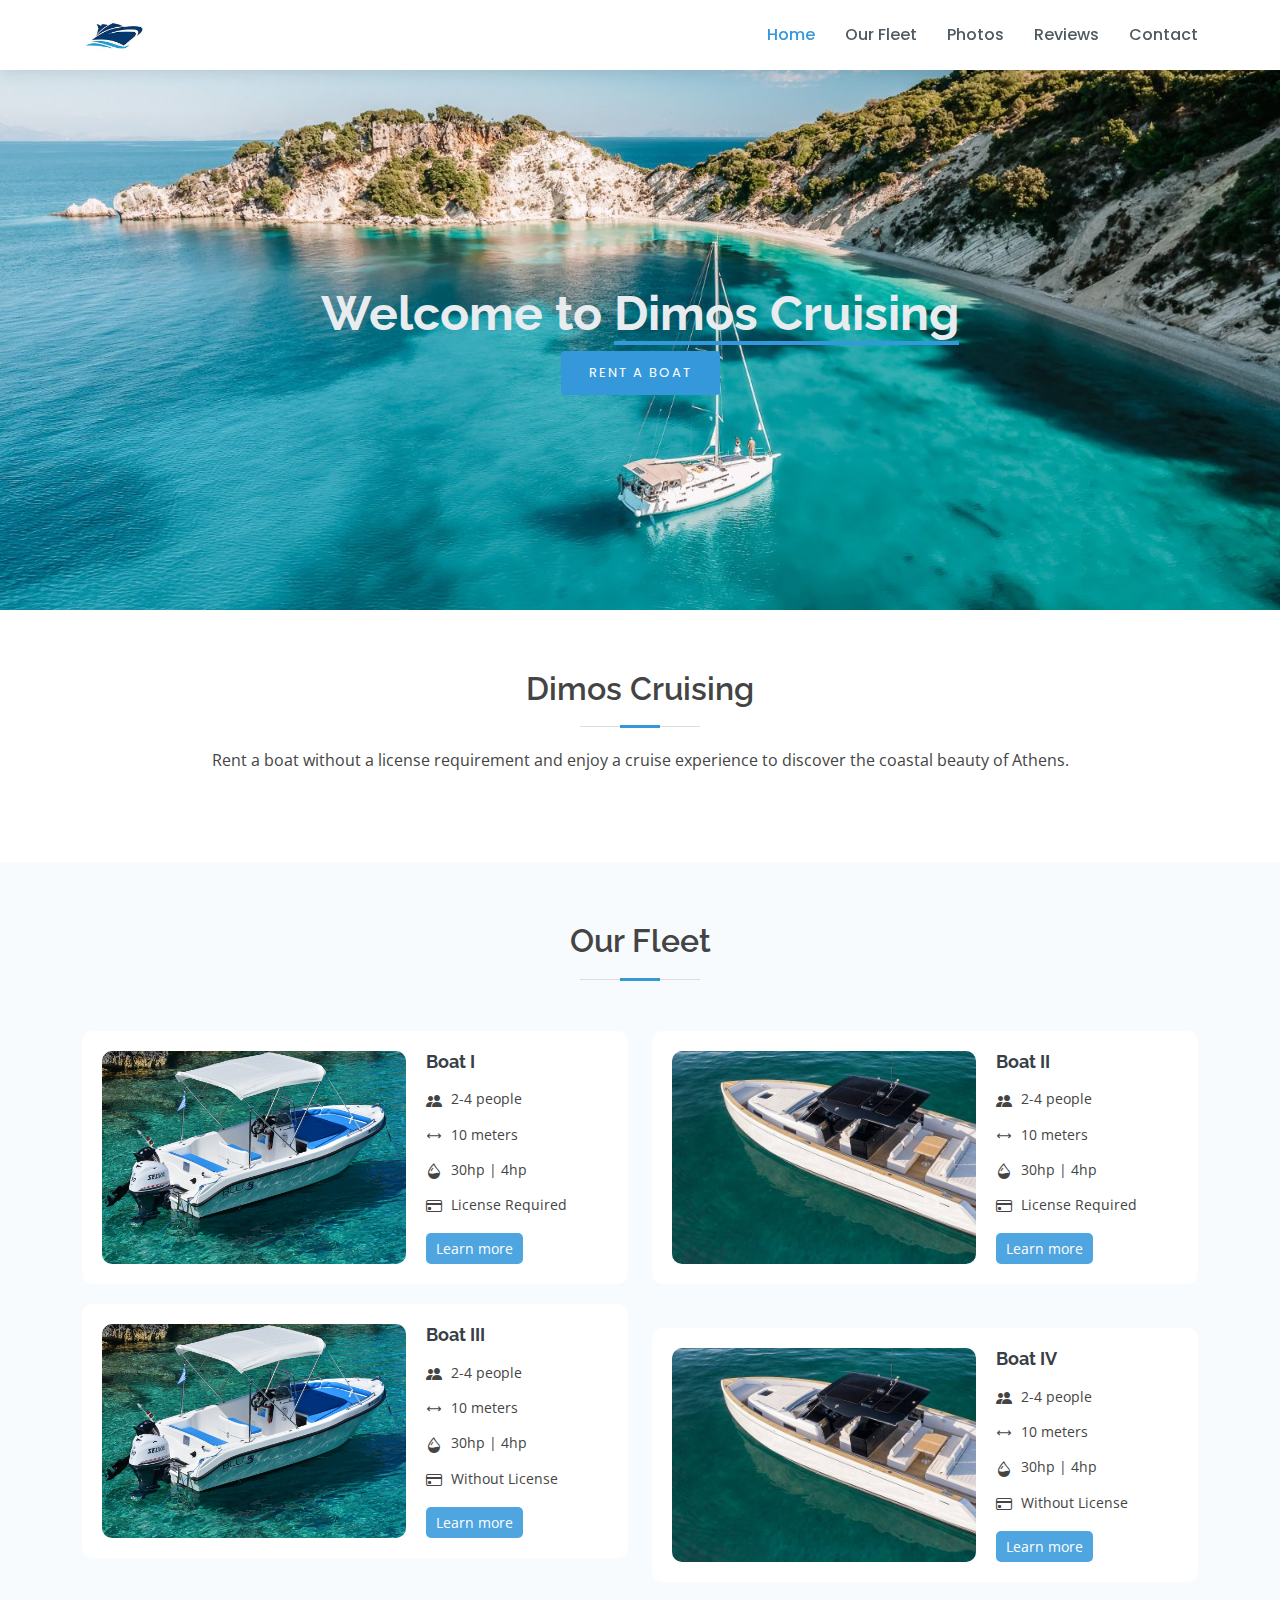
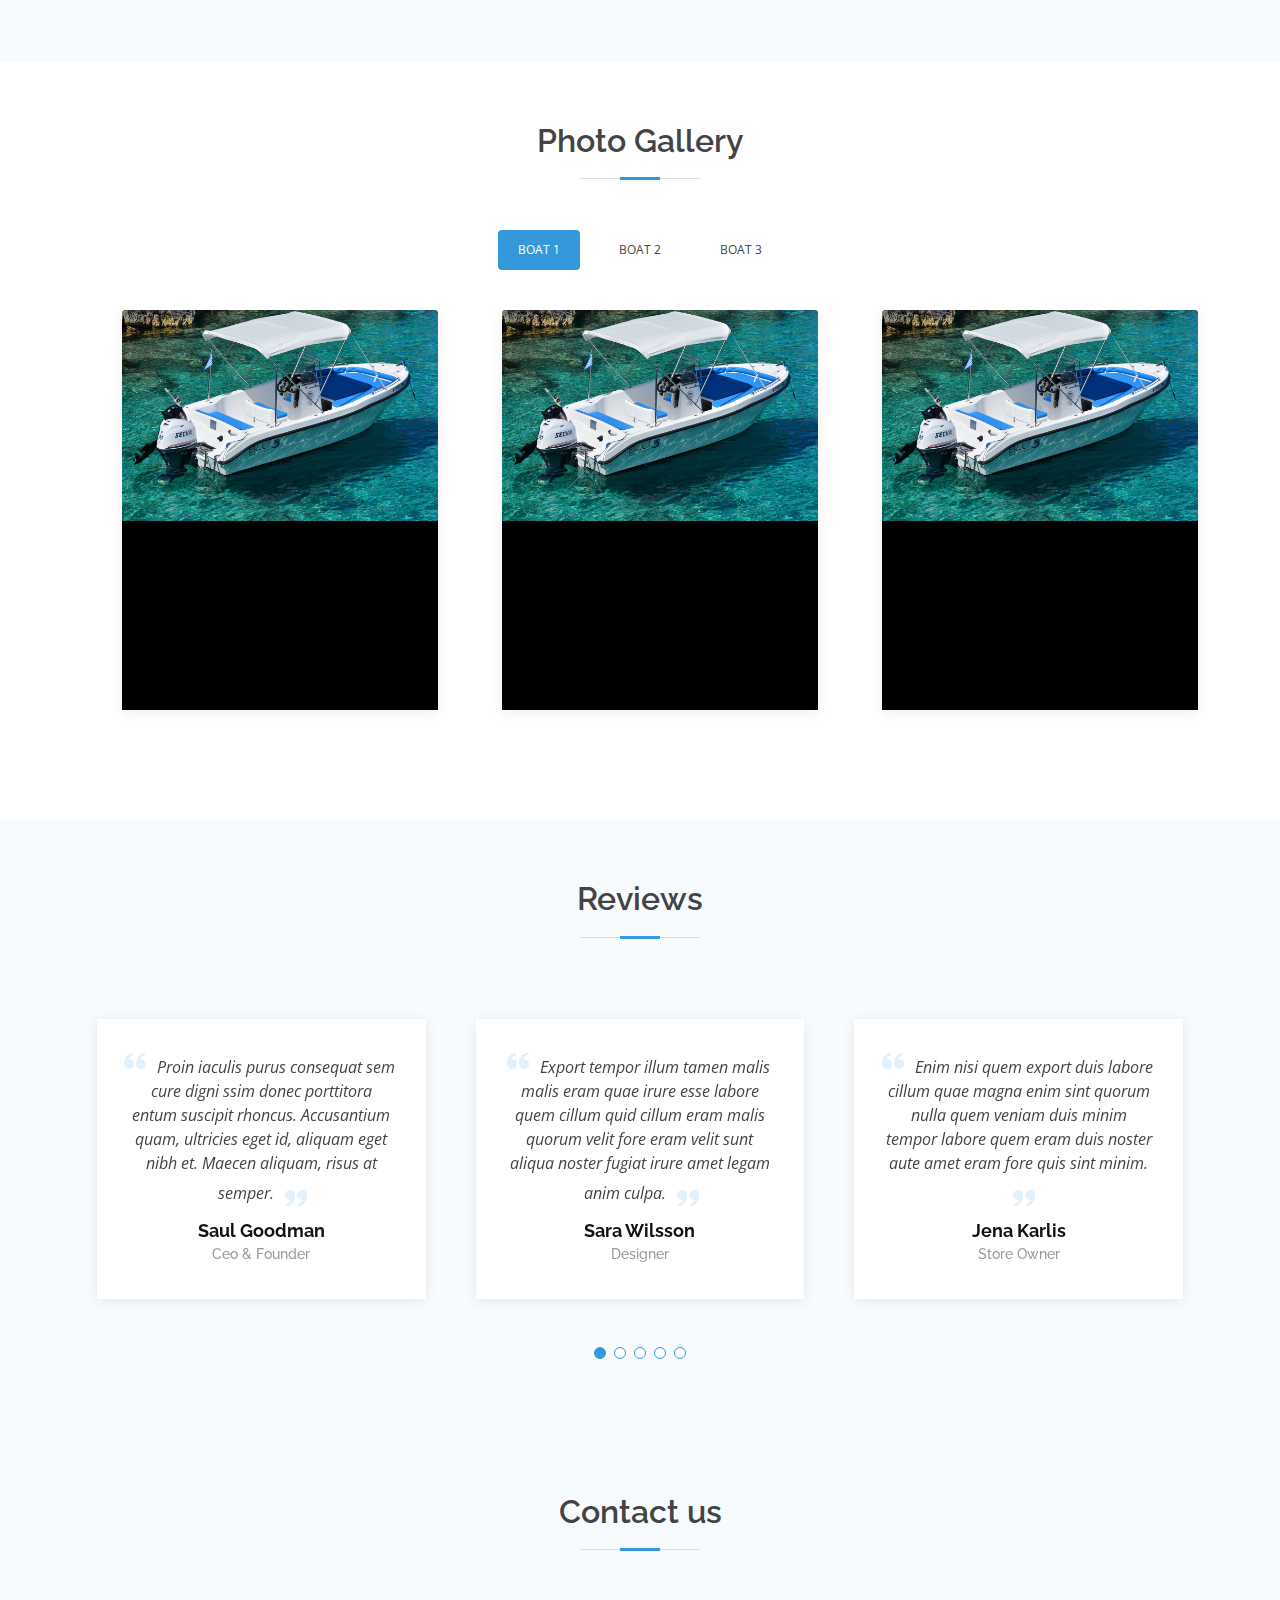
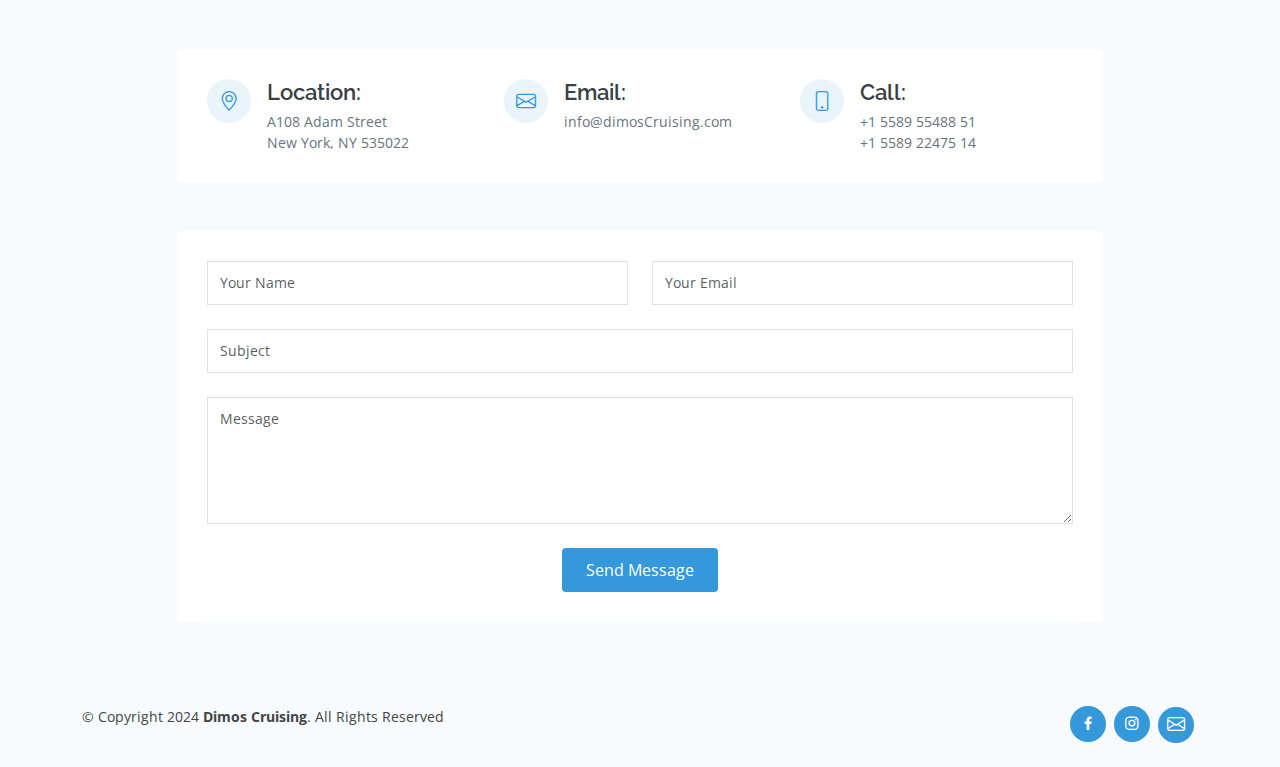
==== index.html @ 9d94c886 "changes" ====
<!DOCTYPE html>
<html lang="en">

<head>
  <meta charset="utf-8">
  <meta content="width=device-width, initial-scale=1.0" name="viewport">
  <meta content="" name="description">
  <meta content="" name="keywords">

  <!-- Favicons -->
  <link href="assets/img/favicon.png" rel="icon">
  <link href="assets/img/apple-touch-icon.png" rel="apple-touch-icon">

  <!-- Google Fonts -->
  <link href="https://fonts.googleapis.com/css?family=Open+Sans:300,300i,400,400i,600,600i,700,700i|Raleway:300,300i,400,400i,500,500i,600,600i,700,700i|Poppins:300,300i,400,400i,500,500i,600,600i,700,700i" rel="stylesheet">

  <!-- Vendor CSS Files -->
  <link href="assets/vendor/bootstrap/css/bootstrap.min.css" rel="stylesheet">
  <link href="assets/vendor/bootstrap-icons/bootstrap-icons.css" rel="stylesheet">
  <link href="assets/vendor/boxicons/css/boxicons.min.css" rel="stylesheet">
  <link href="assets/vendor/glightbox/css/glightbox.min.css" rel="stylesheet">
  <link href="assets/vendor/swiper/swiper-bundle.min.css" rel="stylesheet">

  <!-- Template Main CSS File -->
  <link href="assets/css/style.css" rel="stylesheet">
</head>

<body>

  <!-- ======= Header ======= -->
  <header id="header" class="fixed-top d-flex align-items-center">
    <div class="container d-flex align-items-center">

      <div class="logo me-auto">
        <h1><a href="index.html"></a></h1>
        <a href="index.html"><img src="assets/img/logo.jpeg" alt="" class="img-fluid"></a>
      </div>

      <nav id="navbar" class="navbar order-last order-lg-0">
        <ul>
          <li><a class="nav-link scrollto active" href="#hero">Home</a></li>
          <li><a class="nav-link scrollto" href="#services">Our Fleet</a></li>
          <li><a class="nav-link scrollto " href="#portfolio">Photos</a></li>
          <li><a class="nav-link scrollto" href="#testimonials">Reviews</a></li>
          <li><a class="nav-link scrollto" href="#contact">Contact</a></li>
        </ul>
        <i class="bi bi-list mobile-nav-toggle"></i>
      </nav><!-- .navbar -->

    </div>
  </header><!-- End Header -->

  <!-- ======= Hero Section ======= -->
  <section id="hero" class="d-flex flex-column justify-content-center align-items-center">
    <div class="container text-center text-md-left">
      <h1>Welcome to <span>Dimos Cruising</span></h1>
      <a href="#what-we-do" class="btn-get-started scrollto">Rent a Boat</a>
    </div>
  </section><!-- End Hero -->

  <main id="main">

    <!-- ======= What We Do Section ======= -->
    <section id="what-we-do" class="what-we-do">
      <div class="container">

        <div class="section-title">
          <h2>Dimos Cruising</h2>
          <p>Rent a boat without a license requirement and enjoy a cruise experience to discover the coastal beauty of Athens.</p>
        </div>

      </div>
    </section><!-- End What We Do Section -->

    <!-- ======= Services Section ======= -->
    <section id="services" class="services section-bg">
      <div class="container">
        <div class="section-title">
          <h2>Our Fleet</h2>
        </div>
    
        <div class="row">
          <div class="col-md-6">
            <div class="icon-box">
              <img src="assets/img/boat1.jpeg" alt="">
              <div class="content">
                <h4><a href="#">Boat I</a></h4>
                <p>
                  <i class="bi bi-people-fill"></i>
                  2-4 people
                </p>
                <p>
                  <i class="bi bi-arrows"></i>
                  10 meters
                </p>
                <p>
                  <i class="bi bi-droplet-half"></i>
                  30hp | 4hp
                </p>
                <p>
                  <i class="bi bi-credit-card"></i>
                  License Required
                </p>
                <a href="boat1.html" class="btn btn-primary">Learn more</a>
              </div>
            </div>
          </div>
    
          <div class="col-md-6 mt-4 mt-lg-0">
            <div class="icon-box">
              <img src="assets/img/boat2.jpeg" alt="">
              <div class="content">
                <h4><a href="#">Boat II</a></h4>
                <p>
                  <i class="bi bi-people-fill"></i>
                  2-4 people
                </p>
                <p>
                  <i class="bi bi-arrows"></i>
                  10 meters
                </p>
                <p>
                  <i class="bi bi-droplet-half"></i>
                  30hp | 4hp
                </p>
                <p>
                  <i class="bi bi-credit-card"></i>
                  License Required
                </p>
                <a href="boat1.html" class="btn btn-primary">Learn more</a>
              </div>
            </div>
          </div>
        </div>
    
        <div class="row">
          <div class="col-md-6">
            <div class="icon-box">
              <img src="assets/img/boat1.jpeg" alt="">
              <div class="content">
                <h4><a href="#">Boat III</a></h4>
                <p>
                  <i class="bi bi-people-fill"></i>
                  2-4 people
                </p>
                <p>
                  <i class="bi bi-arrows"></i>
                  10 meters
                </p>
                <p>
                  <i class="bi bi-droplet-half"></i>
                  30hp | 4hp
                </p>
                <p>
                  <i class="bi bi-credit-card"></i>
                  Without License
                </p>
                <a href="boat1.html" class="btn btn-primary">Learn more</a>
              </div>
            </div>
          </div>
    
          <div class="col-md-6 mt-4">
            <div class="icon-box">
              <img src="assets/img/boat2.jpeg" alt="">
              <div class="content">
                <h4><a href="#">Boat IV</a></h4>
                <p>
                  <i class="bi bi-people-fill"></i>
                  2-4 people
                </p>
                <p>
                  <i class="bi bi-arrows"></i>
                  10 meters
                </p>
                <p>
                  <i class="bi bi-droplet-half"></i>
                  30hp | 4hp
                </p>
                <p>
                  <i class="bi bi-credit-card"></i>
                  Without License
                </p>
                <a href="boat1.html" class="btn btn-primary">Learn more</a>
              </div>
            </div>
          </div>
        </div>
      </div>
    </section>

    <section id="portfolio" class="portfolio">
      <div class="container">
    
        <div class="section-title">
          <h2>Photo Gallery</h2>
          <p></p>
        </div>
    
        <div class="row">
          <div class="col-lg-12">
            <ul id="portfolio-flters">
              <li data-filter=".filter-app" class="filter-active">Boat 1</li>
              <li data-filter=".filter-card">Boat 2</li>
              <li data-filter=".filter-web">Boat 3</li>
            </ul>
          </div>
        </div>
    
        <div class="row portfolio-container">
    
          <div class="col-lg-4 col-md-6 portfolio-item filter-app wow fadeInUp">
            <div class="portfolio-wrap">
              <figure>
                <img src="assets/img/boat1.jpeg" class="img-fluid" alt="">
                <a href="assets/img/boat1.jpeg" data-gallery="portfolioGallery" class="link-preview portfolio-lightbox" title="Preview"><i class="bx bx-plus"></i></a>
              </figure>
    
            </div>
          </div>
    
          <div class="col-lg-4 col-md-6 portfolio-item filter-web wow fadeInUp d-none" data-wow-delay="0.1s">
            <div class="portfolio-wrap">
              <figure>
                <img src="assets/img/boat1.jpeg" class="img-fluid" alt="">
                <a href="assets/img/boat1.jpeg" class="link-preview portfolio-lightbox" data-gallery="portfolioGallery" title="Preview"><i class="bx bx-plus"></i></a>
              </figure>
    
            </div>
          </div>
    
          <div class="col-lg-4 col-md-6 portfolio-item filter-app wow fadeInUp" data-wow-delay="0.2s">
            <div class="portfolio-wrap">
              <figure>
                <img src="assets/img/boat1.jpeg" class="img-fluid" alt="">
                <a href="assets/img/boat1.jpeg" class="link-preview portfolio-lightbox" data-gallery="portfolioGallery" title="Preview"><i class="bx bx-plus"></i></a>
              </figure>

            </div>
          </div>
    
          <div class="col-lg-4 col-md-6 portfolio-item filter-card wow fadeInUp d-none">
            <div class="portfolio-wrap">
              <figure>
                <img src="assets/img/boat1.jpeg" class="img-fluid" alt="">
                <a href="assets/img/boat1.jpeg" class="link-preview portfolio-lightbox" data-gallery="portfolioGallery" title="Preview"><i class="bx bx-plus"></i></a>
              </figure>
            </div>
          </div>
    
          <div class="col-lg-4 col-md-6 portfolio-item filter-web wow fadeInUp d-none" data-wow-delay="0.1s">
            <div class="portfolio-wrap">
              <figure>
                <img src="assets/img/boat1.jpeg" class="img-fluid" alt="">
                <a href="assets/img/boat1.jpeg" class="link-preview portfolio-lightbox" data-gallery="portfolioGallery" title="Preview"><i class="bx bx-plus"></i></a>
              </figure>
    
            </div>
          </div>
    
          <div class="col-lg-4 col-md-6 portfolio-item filter-app wow fadeInUp" data-wow-delay="0.2s">
            <div class="portfolio-wrap">
              <figure>
                <img src="assets/img/boat1.jpeg" class="img-fluid" alt="">
                <a href="assets/img/boat1.jpeg" class="link-preview portfolio-lightbox" data-gallery="portfolioGallery" title="Preview"><i class="bx bx-plus"></i></a>
              </figure>
    
            </div>
          </div>
    
          <div class="col-lg-4 col-md-6 portfolio-item filter-card wow fadeInUp d-none">
            <div class="portfolio-wrap">
              <figure>
                <img src="assets/img/boat1.jpeg" class="img-fluid" alt="">
                <a href="assets/img/boat1.jpeg" class="link-preview portfolio-lightbox" data-gallery="portfolioGallery" title="Preview"><i class="bx bx-plus"></i></a>
              </figure>
            </div>
          </div>
    
          <div class="col-lg-4 col-md-6 portfolio-item filter-card wow fadeInUp d-none" data-wow-delay="0.1s">
            <div class="portfolio-wrap">
              <figure>
                <img src="assets/img/boat1.jpeg" class="img-fluid" alt="">
                <a href="assets/img/boat1.jpeg" class="link-preview portfolio-lightbox" data-gallery="portfolioGallery" title="Preview"><i class="bx bx-plus"></i></a>
              </figure>
    
            </div>
          </div>
    
          <div class="col-lg-4 col-md-6 portfolio-item filter-web wow fadeInUp d-none" data-wow-delay="0.2s">
            <div class="portfolio-wrap">
              <figure>
                <img src="assets/img/boat1.jpeg" class="img-fluid" alt="">
                <a href="assets/img/boat1.jpeg" class="link-preview portfolio-lightbox" data-gallery="portfolioGallery" title="Preview"><i class="bx bx-plus"></i></a>
              </figure>
    
            </div>
          </div>
    
        </div>
    
      </div>
    </section><!-- End Portfolio Section -->

    <!-- ======= Testimonials Section ======= -->
    <section id="testimonials" class="testimonials section-bg">
      <div class="container">

        <div class="section-title">
          <h2>Reviews</h2>
        </div>

        <div class="testimonials-slider swiper" data-aos="fade-up" data-aos-delay="100">
          <div class="swiper-wrapper">

            <div class="swiper-slide">
              <div class="testimonial-item">
                <p>
                  <i class="bx bxs-quote-alt-left quote-icon-left"></i>
                  Proin iaculis purus consequat sem cure digni ssim donec porttitora entum suscipit rhoncus. Accusantium quam, ultricies eget id, aliquam eget nibh et. Maecen aliquam, risus at semper.
                  <i class="bx bxs-quote-alt-right quote-icon-right"></i>
                </p>
                <h3>Saul Goodman</h3>
                <h4>Ceo &amp; Founder</h4>
              </div>
            </div><!-- End testimonial item -->

            <div class="swiper-slide">
              <div class="testimonial-item">
                <p>
                  <i class="bx bxs-quote-alt-left quote-icon-left"></i>
                  Export tempor illum tamen malis malis eram quae irure esse labore quem cillum quid cillum eram malis quorum velit fore eram velit sunt aliqua noster fugiat irure amet legam anim culpa.
                  <i class="bx bxs-quote-alt-right quote-icon-right"></i>
                </p>
                <h3>Sara Wilsson</h3>
                <h4>Designer</h4>
              </div>
            </div><!-- End testimonial item -->

            <div class="swiper-slide">
              <div class="testimonial-item">
                <p>
                  <i class="bx bxs-quote-alt-left quote-icon-left"></i>
                  Enim nisi quem export duis labore cillum quae magna enim sint quorum nulla quem veniam duis minim tempor labore quem eram duis noster aute amet eram fore quis sint minim.
                  <i class="bx bxs-quote-alt-right quote-icon-right"></i>
                </p>
                <h3>Jena Karlis</h3>
                <h4>Store Owner</h4>
              </div>
            </div><!-- End testimonial item -->

            <div class="swiper-slide">
              <div class="testimonial-item">
                <p>
                  <i class="bx bxs-quote-alt-left quote-icon-left"></i>
                  Fugiat enim eram quae cillum dolore dolor amet nulla culpa multos export minim fugiat minim velit minim dolor enim duis veniam ipsum anim magna sunt elit fore quem dolore labore illum veniam.
                  <i class="bx bxs-quote-alt-right quote-icon-right"></i>
                </p>
                <h3>Matt Brandon</h3>
                <h4>Freelancer</h4>
              </div>
            </div><!-- End testimonial item -->

            <div class="swiper-slide">
              <div class="testimonial-item">
                <p>
                  <i class="bx bxs-quote-alt-left quote-icon-left"></i>
                  Quis quorum aliqua sint quem legam fore sunt eram irure aliqua veniam tempor noster veniam enim culpa labore duis sunt culpa nulla illum cillum fugiat legam esse veniam culpa fore nisi cillum quid.
                  <i class="bx bxs-quote-alt-right quote-icon-right"></i>
                </p>
                <h3>John Larson</h3>
                <h4>Entrepreneur</h4>
              </div>
            </div><!-- End testimonial item -->

          </div>
          <div class="swiper-pagination"></div>
        </div>

      </div>
    </section><!-- End Testimonials Section -->

    <!-- ======= Contact Section ======= -->
    <section id="contact" class="contact section-bg">
      <div class="container">

        <div class="section-title">
          <h2>Contact us</h2>
        </div>

        <div class="row mt-5 justify-content-center">

          <div class="col-lg-10">

            <div class="info-wrap">
              <div class="row">
                <div class="col-lg-4 info">
                  <i class="bi bi-geo-alt"></i>
                  <h4>Location:</h4>
                  <p>A108 Adam Street<br>New York, NY 535022</p>
                </div>

                <div class="col-lg-4 info mt-4 mt-lg-0">
                  <a href="mailto:info@dimosCruising.com"><i class="bi bi-envelope"></i></a>
                  <h4>Email:</h4>
                  <p>info@dimosCruising.com</p>
                </div>

                <div class="col-lg-4 info mt-4 mt-lg-0">
                  <i class="bi bi-phone"></i>
                  <h4>Call:</h4>
                  <p>+1 5589 55488 51<br>+1 5589 22475 14</p>
                </div>
              </div>
            </div>

          </div>

        </div>

        <div class="row mt-5 justify-content-center">
          <div class="col-lg-10">
            <form action="forms/contact.php" method="post" role="form" class="php-email-form">
              <div class="row">
                <div class="col-md-6 form-group">
                  <input type="text" name="name" class="form-control" id="name" placeholder="Your Name" required>
                </div>
                <div class="col-md-6 form-group mt-3 mt-md-0">
                  <input type="email" class="form-control" name="email" id="email" placeholder="Your Email" required>
                </div>
              </div>
              <div class="form-group mt-3">
                <input type="text" class="form-control" name="subject" id="subject" placeholder="Subject" required>
              </div>
              <div class="form-group mt-3">
                <textarea class="form-control" name="message" rows="5" placeholder="Message" required></textarea>
              </div>
              <div class="my-3">
                <div class="loading">Loading</div>
                <div class="error-message"></div>
                <div class="sent-message">Your message has been sent. Thank you!</div>
              </div>
              <div class="text-center"><button type="submit">Send Message</button></div>
            </form>
          </div>

        </div>

      </div>
    </section><!-- End Contact Section -->

  </main><!-- End #main -->

  <!-- ======= Footer ======= -->
  <footer id="footer">

    <div class="container d-md-flex py-4">

      <div class="me-md-auto text-center text-md-start">
        <div class="copyright">
          &copy; Copyright 2024 <strong><span>Dimos Cruising</span></strong>. All Rights Reserved
        </div>
      </div>
      <div class="social-links text-center text-md-right pt-3 pt-md-0">
        <a href="https://www.facebook.com" class="facebook"><i class="bx bxl-facebook"></i></a>
        <a href="href=https://www.instagram.com/" class="instagram"><i class="bx bxl-instagram"></i></a>
        <a href="mailto:info@dimosCruising.com" class="google-plus"><i class="bi bi-envelope"></i></a>
      </div>
    </div>
  </footer><!-- End Footer -->

  <a href="#" class="back-to-top d-flex align-items-center justify-content-center"><i class="bi bi-arrow-up-short"></i></a>

  <!-- Vendor JS Files -->
  <script src="assets/vendor/purecounter/purecounter_vanilla.js"></script>
  <script src="assets/vendor/bootstrap/js/bootstrap.bundle.min.js"></script>
  <script src="assets/vendor/glightbox/js/glightbox.min.js"></script>
  <script src="assets/vendor/isotope-layout/isotope.pkgd.min.js"></script>
  <script src="assets/vendor/swiper/swiper-bundle.min.js"></script>
  <script src="assets/vendor/waypoints/noframework.waypoints.js"></script>
  <script src="assets/vendor/php-email-form/validate.js"></script>

  <!-- Template Main JS File -->
  <script src="assets/js/main.js"></script>

</body>

<script>
  document.addEventListener('DOMContentLoaded', () => {
    const portfolioContainer = document.querySelector('.portfolio-container');
    const portfolioFilters = document.querySelectorAll('#portfolio-flters li');
  
    portfolioFilters.forEach((filter) => {
      filter.addEventListener('click', (e) => {
        e.preventDefault();
        portfolioFilters.forEach((el) => el.classList.remove('filter-active'));
        filter.classList.add('filter-active');
  
        let filterValue = filter.getAttribute('data-filter');
        portfolioContainer.querySelectorAll('.portfolio-item').forEach((item) => {
          if (!item.classList.contains(filterValue.slice(1)) && filterValue !== '*') {
            item.classList.add('d-none');
          } else {
            item.classList.remove('d-none');
          }
        });
      });
    });
  });
  </script>

</html>
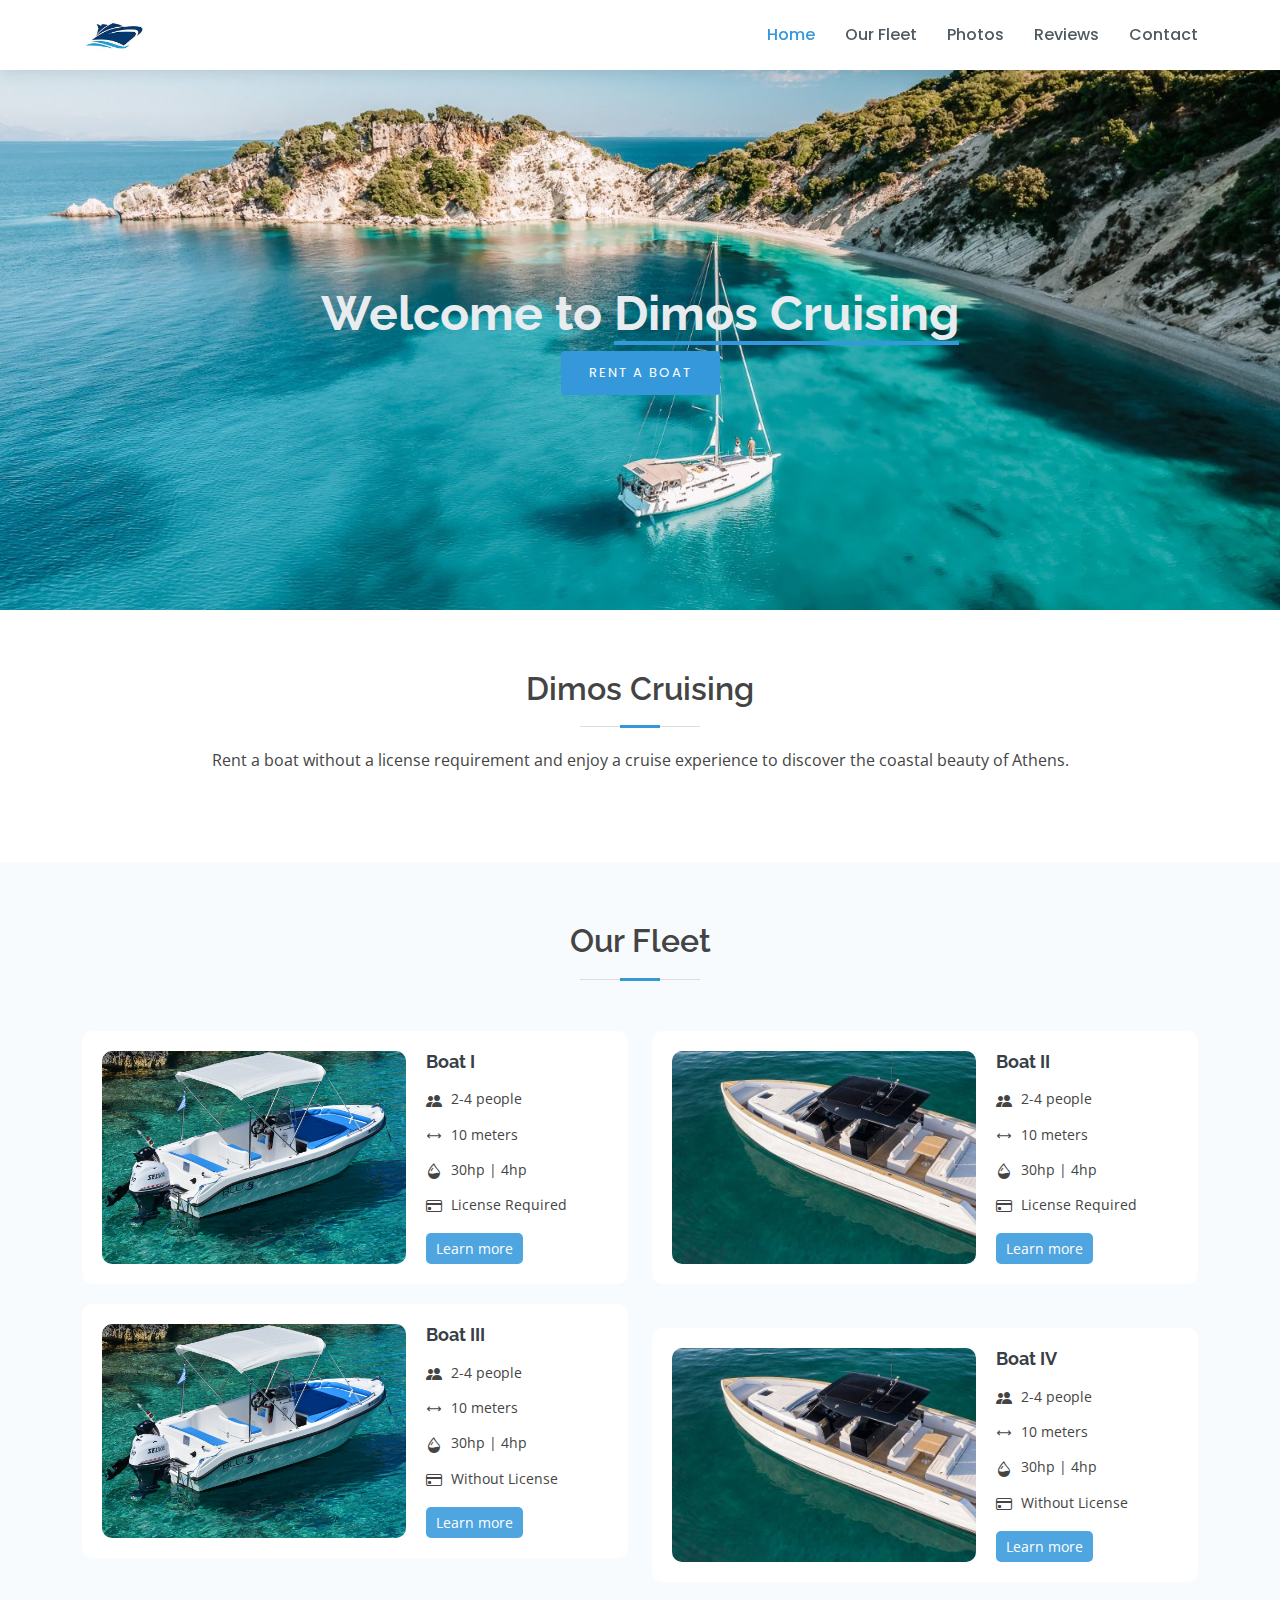
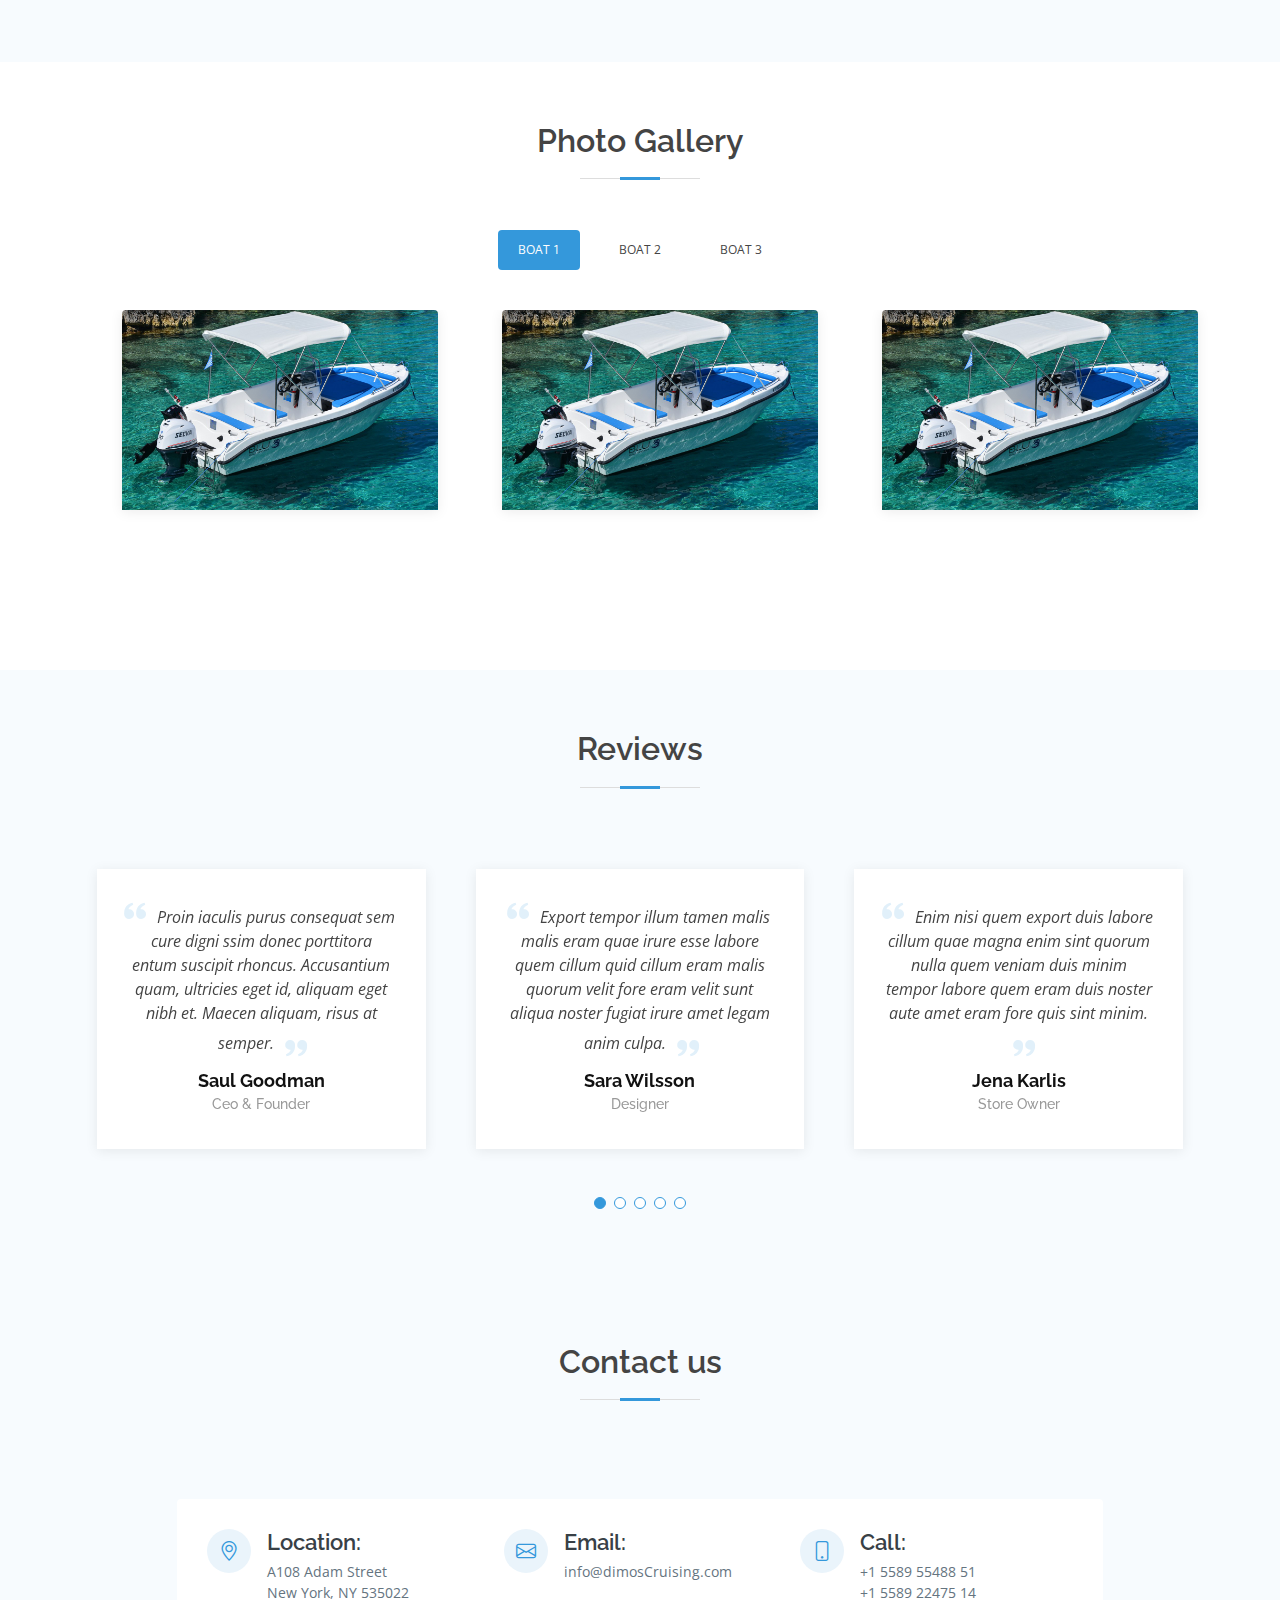
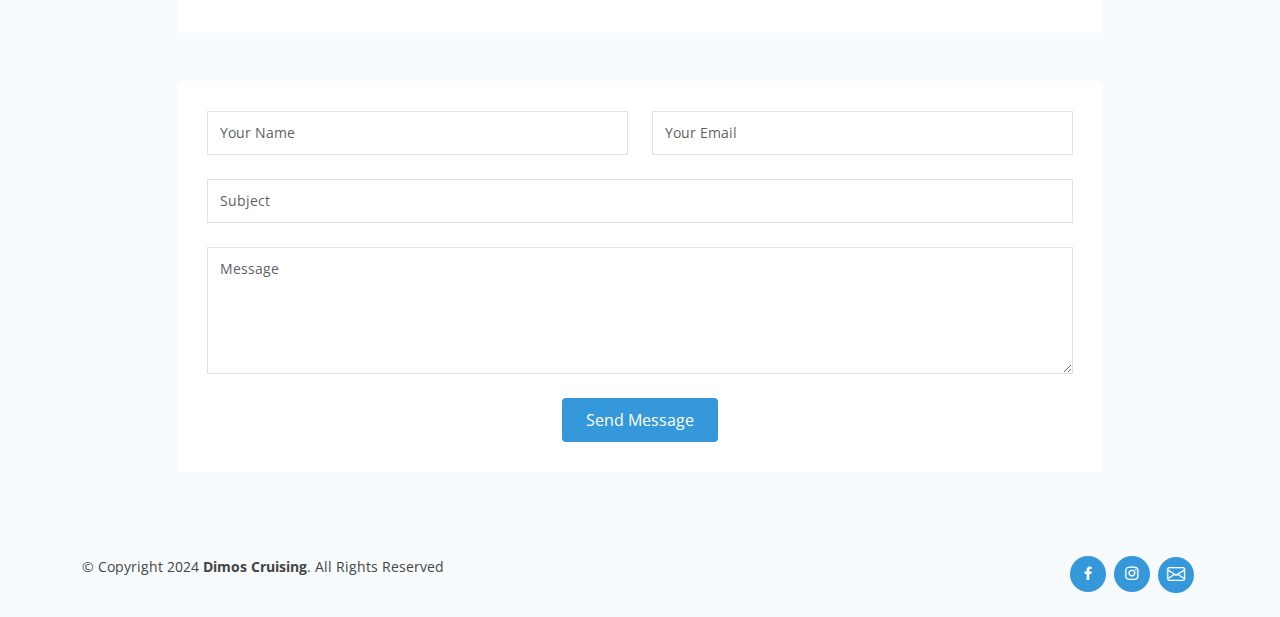
==== commit cc236b82: "changes" ====
--- a/index.html
+++ b/index.html
@@ -213,7 +213,7 @@
             <div class="portfolio-wrap">
               <figure>
                 <img src="assets/img/boat1.jpeg" class="img-fluid" alt="">
-                <a href="assets/img/boat1.jpeg" data-gallery="portfolioGallery" class="link-preview portfolio-lightbox" title="Preview"><i class="bx bx-plus"></i></a>
+                <a href="assets/img/boat1.jpeg" data-gallery="portfolioGallery" class="link-preview portfolio-lightbox"><i class="bx bx-plus"></i></a>
               </figure>
     
             </div>
@@ -223,7 +223,7 @@
             <div class="portfolio-wrap">
               <figure>
                 <img src="assets/img/boat1.jpeg" class="img-fluid" alt="">
-                <a href="assets/img/boat1.jpeg" class="link-preview portfolio-lightbox" data-gallery="portfolioGallery" title="Preview"><i class="bx bx-plus"></i></a>
+                <a href="assets/img/boat1.jpeg" class="link-preview portfolio-lightbox" data-gallery="portfolioGallery"><i class="bx bx-plus"></i></a>
               </figure>
     
             </div>
@@ -233,7 +233,7 @@
             <div class="portfolio-wrap">
               <figure>
                 <img src="assets/img/boat1.jpeg" class="img-fluid" alt="">
-                <a href="assets/img/boat1.jpeg" class="link-preview portfolio-lightbox" data-gallery="portfolioGallery" title="Preview"><i class="bx bx-plus"></i></a>
+                <a href="assets/img/boat1.jpeg" class="link-preview portfolio-lightbox" data-gallery="portfolioGallery"><i class="bx bx-plus"></i></a>
               </figure>
 
             </div>
@@ -243,7 +243,7 @@
             <div class="portfolio-wrap">
               <figure>
                 <img src="assets/img/boat1.jpeg" class="img-fluid" alt="">
-                <a href="assets/img/boat1.jpeg" class="link-preview portfolio-lightbox" data-gallery="portfolioGallery" title="Preview"><i class="bx bx-plus"></i></a>
+                <a href="assets/img/boat1.jpeg" class="link-preview portfolio-lightbox" data-gallery="portfolioGallery"><i class="bx bx-plus"></i></a>
               </figure>
             </div>
           </div>
@@ -252,7 +252,7 @@
             <div class="portfolio-wrap">
               <figure>
                 <img src="assets/img/boat1.jpeg" class="img-fluid" alt="">
-                <a href="assets/img/boat1.jpeg" class="link-preview portfolio-lightbox" data-gallery="portfolioGallery" title="Preview"><i class="bx bx-plus"></i></a>
+                <a href="assets/img/boat1.jpeg" class="link-preview portfolio-lightbox" data-gallery="portfolioGallery"><i class="bx bx-plus"></i></a>
               </figure>
     
             </div>
@@ -262,7 +262,7 @@
             <div class="portfolio-wrap">
               <figure>
                 <img src="assets/img/boat1.jpeg" class="img-fluid" alt="">
-                <a href="assets/img/boat1.jpeg" class="link-preview portfolio-lightbox" data-gallery="portfolioGallery" title="Preview"><i class="bx bx-plus"></i></a>
+                <a href="assets/img/boat1.jpeg" class="link-preview portfolio-lightbox" data-gallery="portfolioGallery"><i class="bx bx-plus"></i></a>
               </figure>
     
             </div>
@@ -272,7 +272,7 @@
             <div class="portfolio-wrap">
               <figure>
                 <img src="assets/img/boat1.jpeg" class="img-fluid" alt="">
-                <a href="assets/img/boat1.jpeg" class="link-preview portfolio-lightbox" data-gallery="portfolioGallery" title="Preview"><i class="bx bx-plus"></i></a>
+                <a href="assets/img/boat1.jpeg" class="link-preview portfolio-lightbox" data-gallery="portfolioGallery"><i class="bx bx-plus"></i></a>
               </figure>
             </div>
           </div>
@@ -281,7 +281,7 @@
             <div class="portfolio-wrap">
               <figure>
                 <img src="assets/img/boat1.jpeg" class="img-fluid" alt="">
-                <a href="assets/img/boat1.jpeg" class="link-preview portfolio-lightbox" data-gallery="portfolioGallery" title="Preview"><i class="bx bx-plus"></i></a>
+                <a href="assets/img/boat1.jpeg" class="link-preview portfolio-lightbox" data-gallery="portfolioGallery"><i class="bx bx-plus"></i></a>
               </figure>
     
             </div>
@@ -291,7 +291,7 @@
             <div class="portfolio-wrap">
               <figure>
                 <img src="assets/img/boat1.jpeg" class="img-fluid" alt="">
-                <a href="assets/img/boat1.jpeg" class="link-preview portfolio-lightbox" data-gallery="portfolioGallery" title="Preview"><i class="bx bx-plus"></i></a>
+                <a href="assets/img/boat1.jpeg" class="link-preview portfolio-lightbox" data-gallery="portfolioGallery"><i class="bx bx-plus"></i></a>
               </figure>
     
             </div>
--- a/assets/css/style.css
+++ b/assets/css/style.css
@@ -829,22 +829,27 @@
 
 .portfolio .portfolio-item {
   position: relative;
-  height: 450px;
+  height: 300px;
   overflow: hidden;
 }
 .portfolio .portfolio-wrap {
   margin-left: 40px; /* Adjust margin as needed */
 }
 
+.specifications .portfolio-wrap {
+  margin-left: 0px; /* Adjust margin as needed */
+  width:100%;
+}
+
 .specifications {
   margin-right: -80px; /* Adjust negative margin as needed */
 }
 
 
 .portfolio .portfolio-item figure {
-  background: #000;
+  background: #fffdfd;
   overflow: hidden;
-  height: 400px;
+  height: 200px;
   position: relative;
   border-radius: 4px 4px 0 0;
   margin: 0;
@@ -875,7 +880,7 @@
 
 .portfolio .portfolio-item figure .link-preview i,
 .portfolio .portfolio-item figure .link-details i {
-  color: #384046;
+  color: #ffffff;
   line-height: 0;
 }
 
@@ -895,8 +900,8 @@
 }
 
 .portfolio .portfolio-item figure .link-details {
-  right: calc(50% - 38px);
-  top: calc(50% - 18px);
+  right: calc(0% - 38px);
+  top: calc(0% - 18px);
 }
 
 .portfolio .portfolio-item figure:hover .link-preview {
@@ -906,7 +911,7 @@
 
 .portfolio .portfolio-item figure:hover .link-details {
   opacity: 1;
-  right: calc(50% - 44px);
+  right: calc(0% - 44px);
 }
 
 .portfolio .portfolio-item .portfolio-info {
@@ -1115,7 +1120,7 @@
 }
 
 .team .member p {
-  padding-top: 10px;
+  padding-bottom: 40px;
   font-size: 14px;
   font-style: italic;
   color: #aaaaaa;
@@ -1142,16 +1147,30 @@
 /*--------------------------------------------------------------
 # specifications
 --------------------------------------------------------------*/
-
+.specifications img {
+  display: block;
+  margin: 0 auto; /* Center image */
+  max-width: 100%;
+  height: auto;
+}
+.specifications .section-title {
+  margin-bottom: 10px; /* Smaller margin below the title */
+}
+.specifications .row {
+  justify-content: center;
+  align-items: center;
+}
 .specifications .info-wrap {
-  padding: 30px;
+  padding: 10px 60px 60px; /* Adjusted padding to reduce top space */
   border-radius: 4px;
+  text-align: left; /* Center text */
 }
 
 .specifications .info {
   display: flex;
   align-items: center;
-  margin-bottom: 20px;
+  justify-content: flex-start; /* Left align items */
+  margin-bottom: 20px; /* Reduced margin between items */
 }
 
 .specifications .btn {
@@ -1161,6 +1180,7 @@
   font-size: 13px;
   letter-spacing: 2px;
   display: inline-block;
+  margin-left:7px;
   padding: 12px 28px;
   border-radius: 4px;
   transition: ease-in-out 0.3s;
@@ -1173,6 +1193,7 @@
 .specifications .info i {
   font-size: 20px;
   color: #3498db;
+  margin-right: 15px; /* Spacing between icon and text */
   width: 44px;
   height: 44px;
   background: #eaf4fb;
@@ -1185,14 +1206,14 @@
 }
 
 .specifications .info h4 {
+  padding: 0;
   font-size: 22px;
   font-weight: 600;
-  margin-bottom: 5px;
   color: #384046;
 }
 
 .specifications .info p {
-  margin: 0;
+  margin-bottom: 0;
   font-size: 14px;
   color: #65747f;
 }
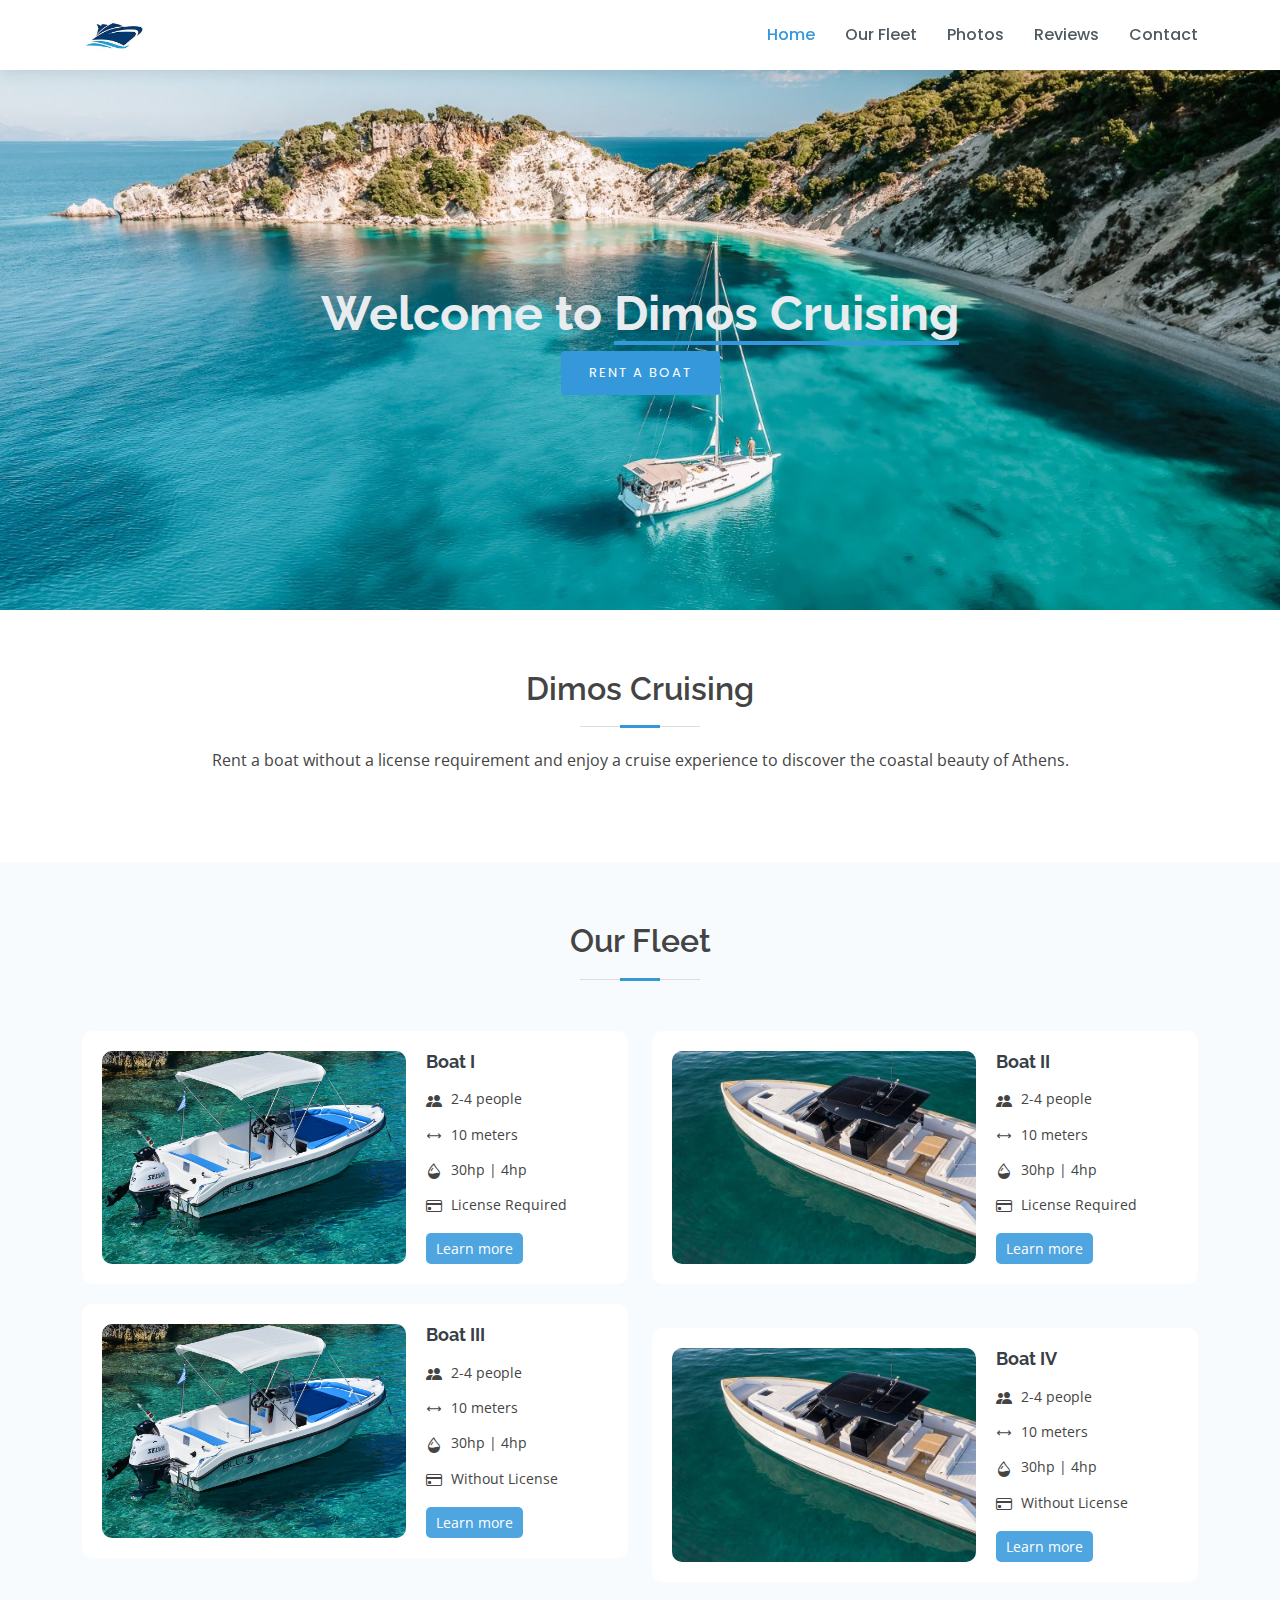
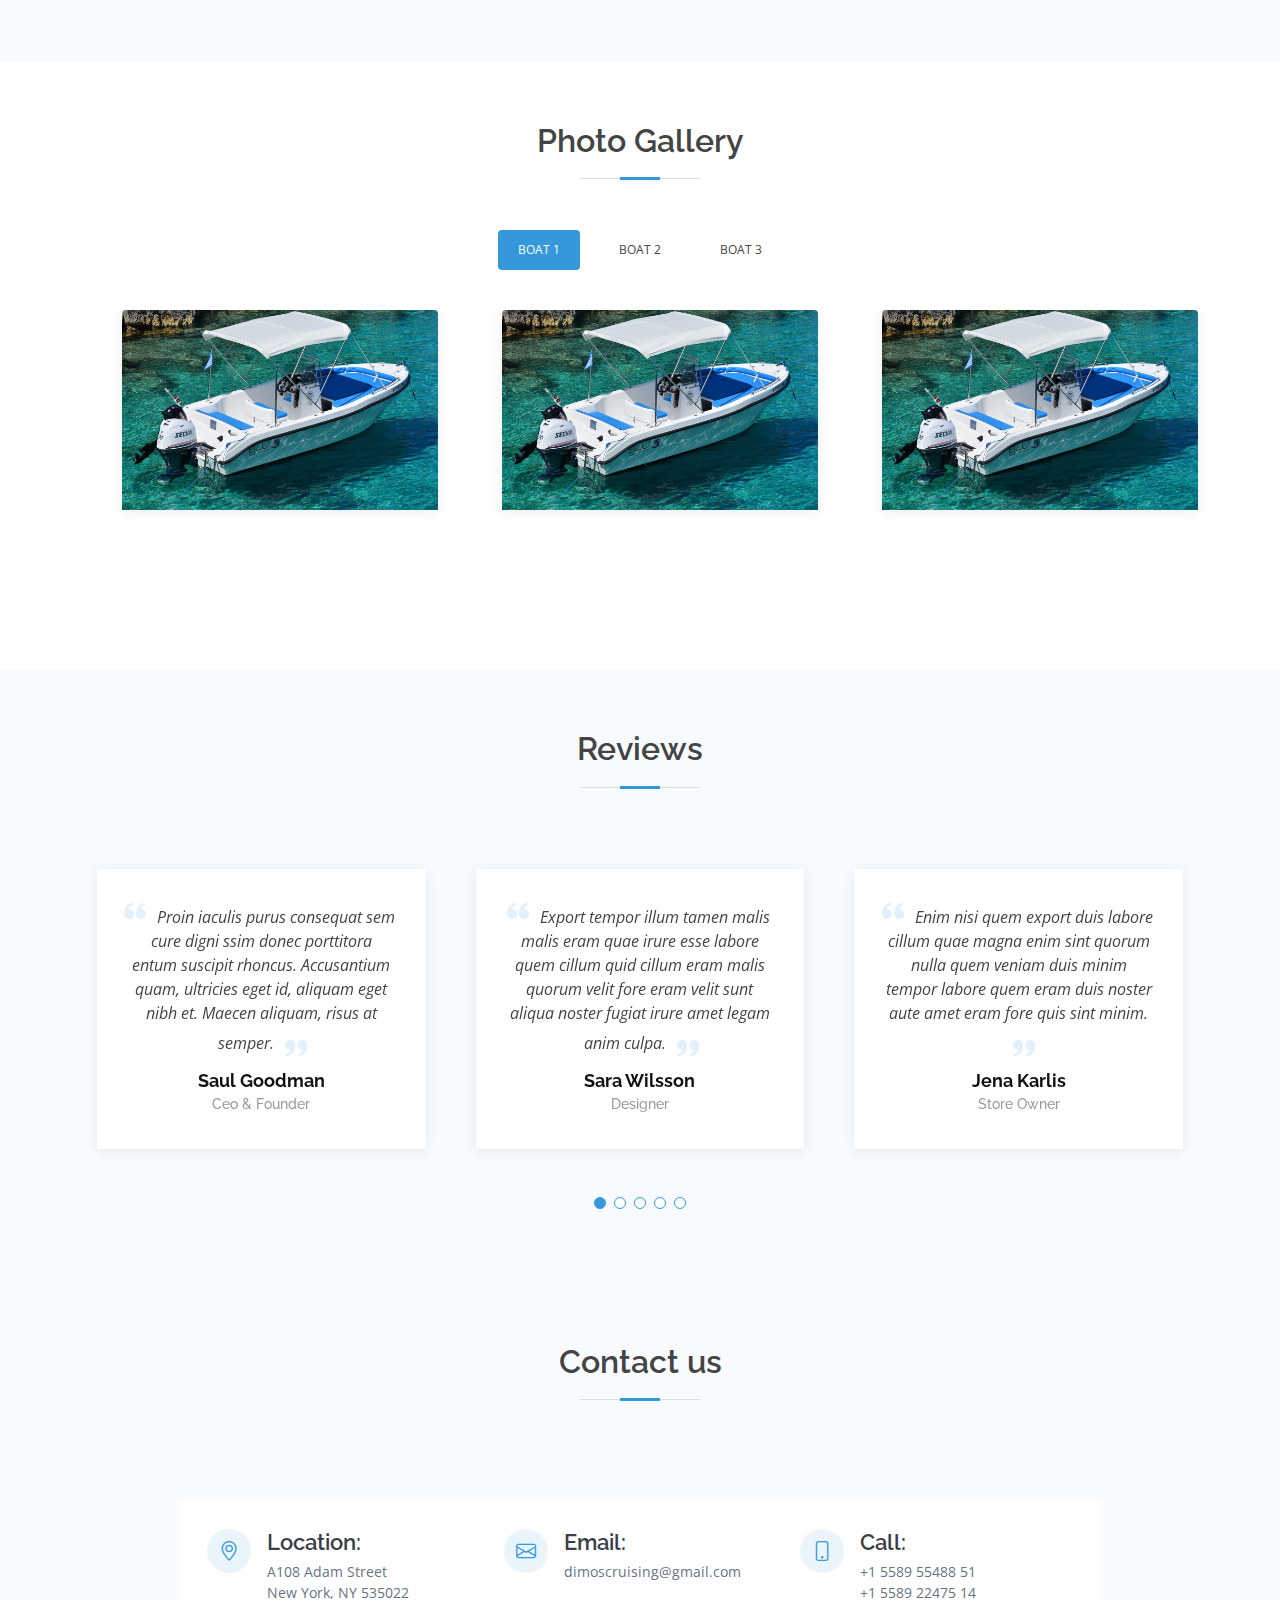
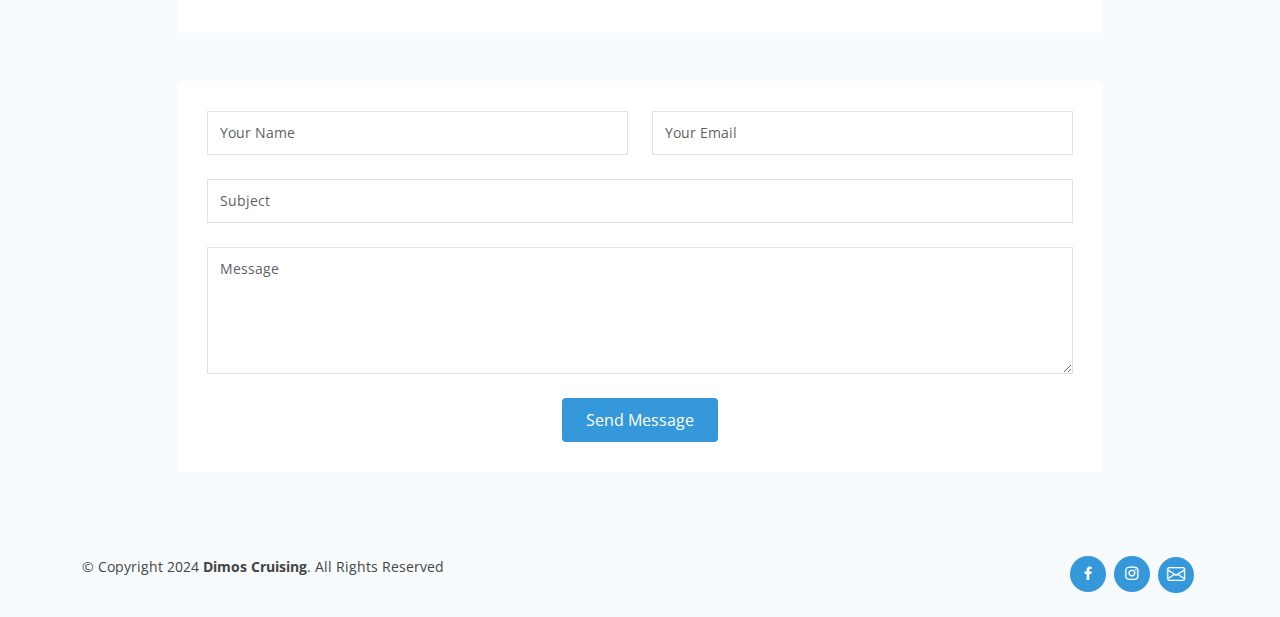
==== commit c7dadd7b: "changes" ====
--- a/index.html
+++ b/index.html
@@ -401,9 +401,9 @@
                 </div>
 
                 <div class="col-lg-4 info mt-4 mt-lg-0">
-                  <a href="mailto:info@dimosCruising.com"><i class="bi bi-envelope"></i></a>
+                  <a href="mailto:dimoscruising@gmail.com"><i class="bi bi-envelope"></i></a>
                   <h4>Email:</h4>
-                  <p>info@dimosCruising.com</p>
+                  <p>dimoscruising@gmail.com</p>
                 </div>
 
                 <div class="col-lg-4 info mt-4 mt-lg-0">
@@ -463,8 +463,8 @@
       </div>
       <div class="social-links text-center text-md-right pt-3 pt-md-0">
         <a href="https://www.facebook.com" class="facebook"><i class="bx bxl-facebook"></i></a>
-        <a href="href=https://www.instagram.com/" class="instagram"><i class="bx bxl-instagram"></i></a>
-        <a href="mailto:info@dimosCruising.com" class="google-plus"><i class="bi bi-envelope"></i></a>
+        <a href="https://www.instagram.com/dimos_cruises/" class="instagram"><i class="bx bxl-instagram"></i></a>
+        <a href="mailto:dimoscruising@gmail.com" class="google-plus"><i class="bi bi-envelope"></i></a>
       </div>
     </div>
   </footer><!-- End Footer -->
--- a/assets/css/style.css
+++ b/assets/css/style.css
@@ -4,6 +4,7 @@
 body {
   font-family: "Open Sans", sans-serif;
   color: #444444;
+  overflow-x: hidden;
 }
 
 a {
@@ -44,6 +45,7 @@
 
 .back-to-top i {
   font-size: 28px;
+  text-align: center;
   color: #fff;
   line-height: 0;
 }
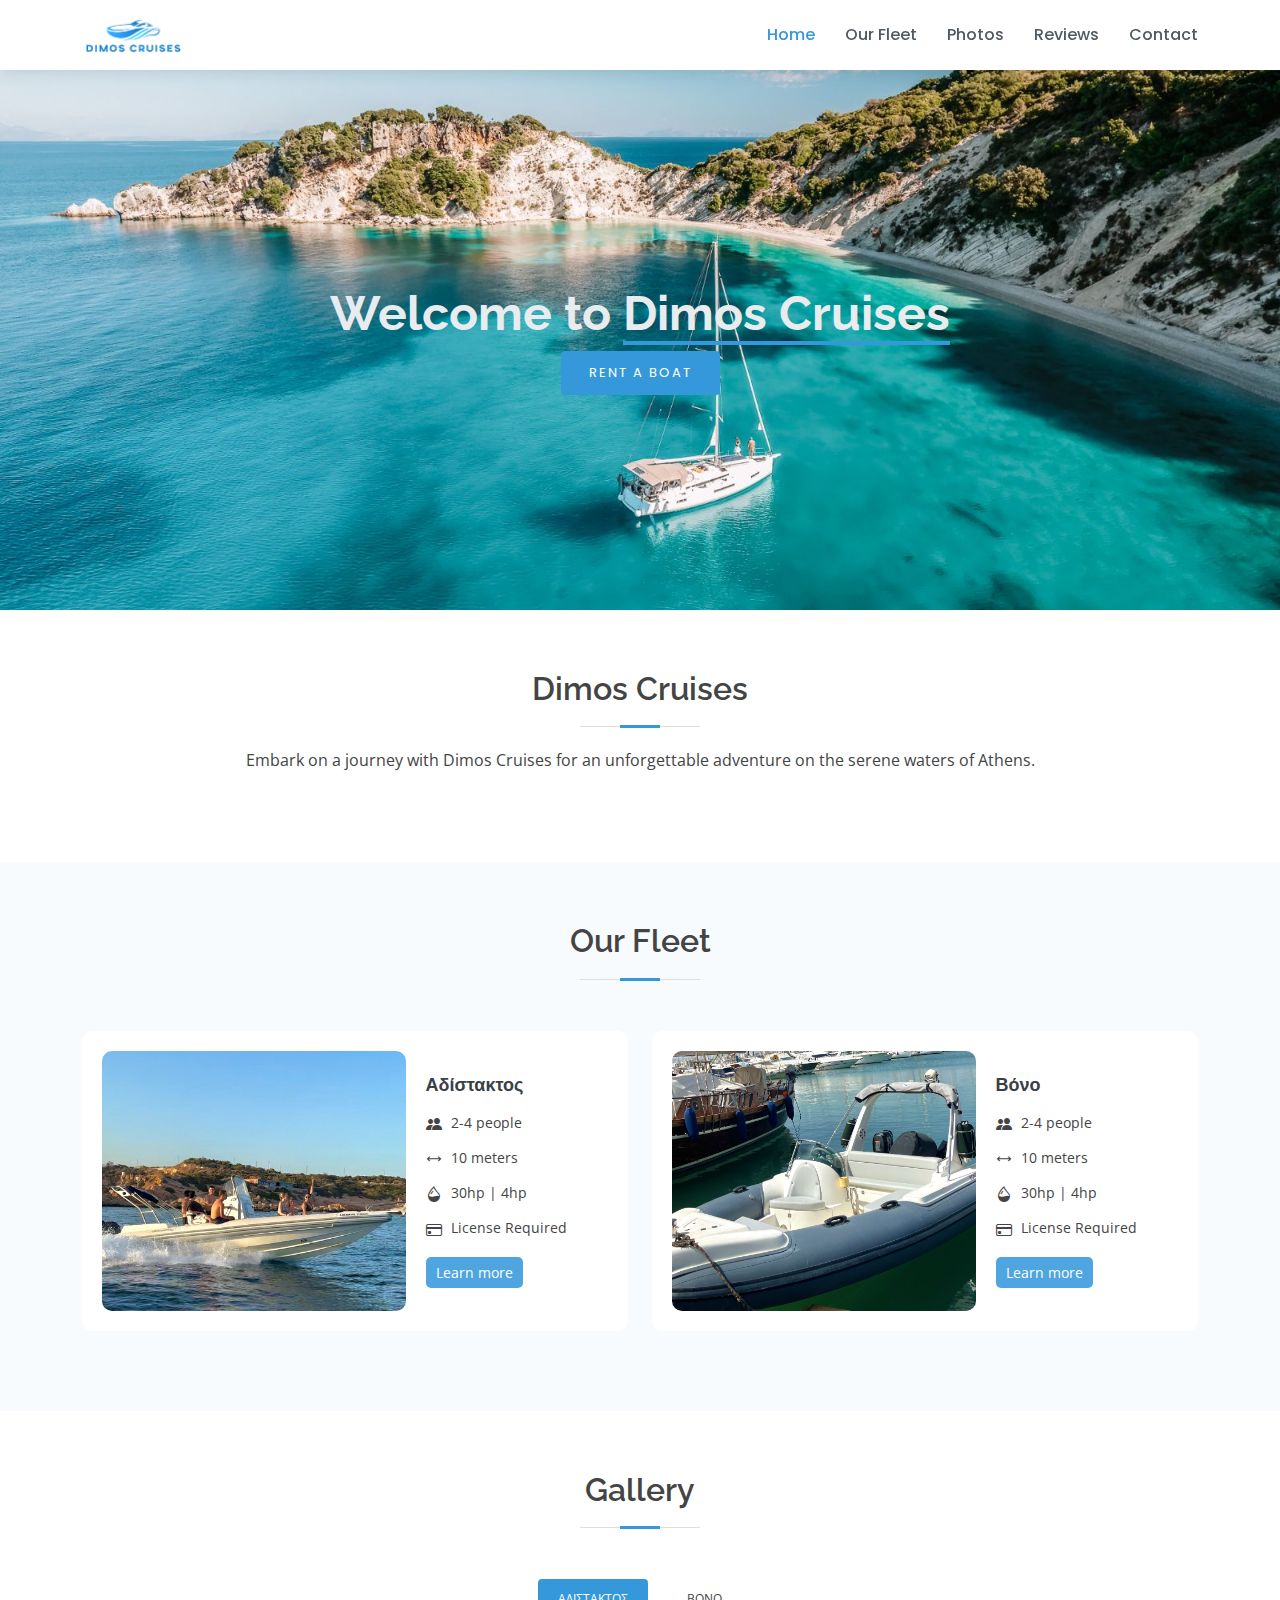
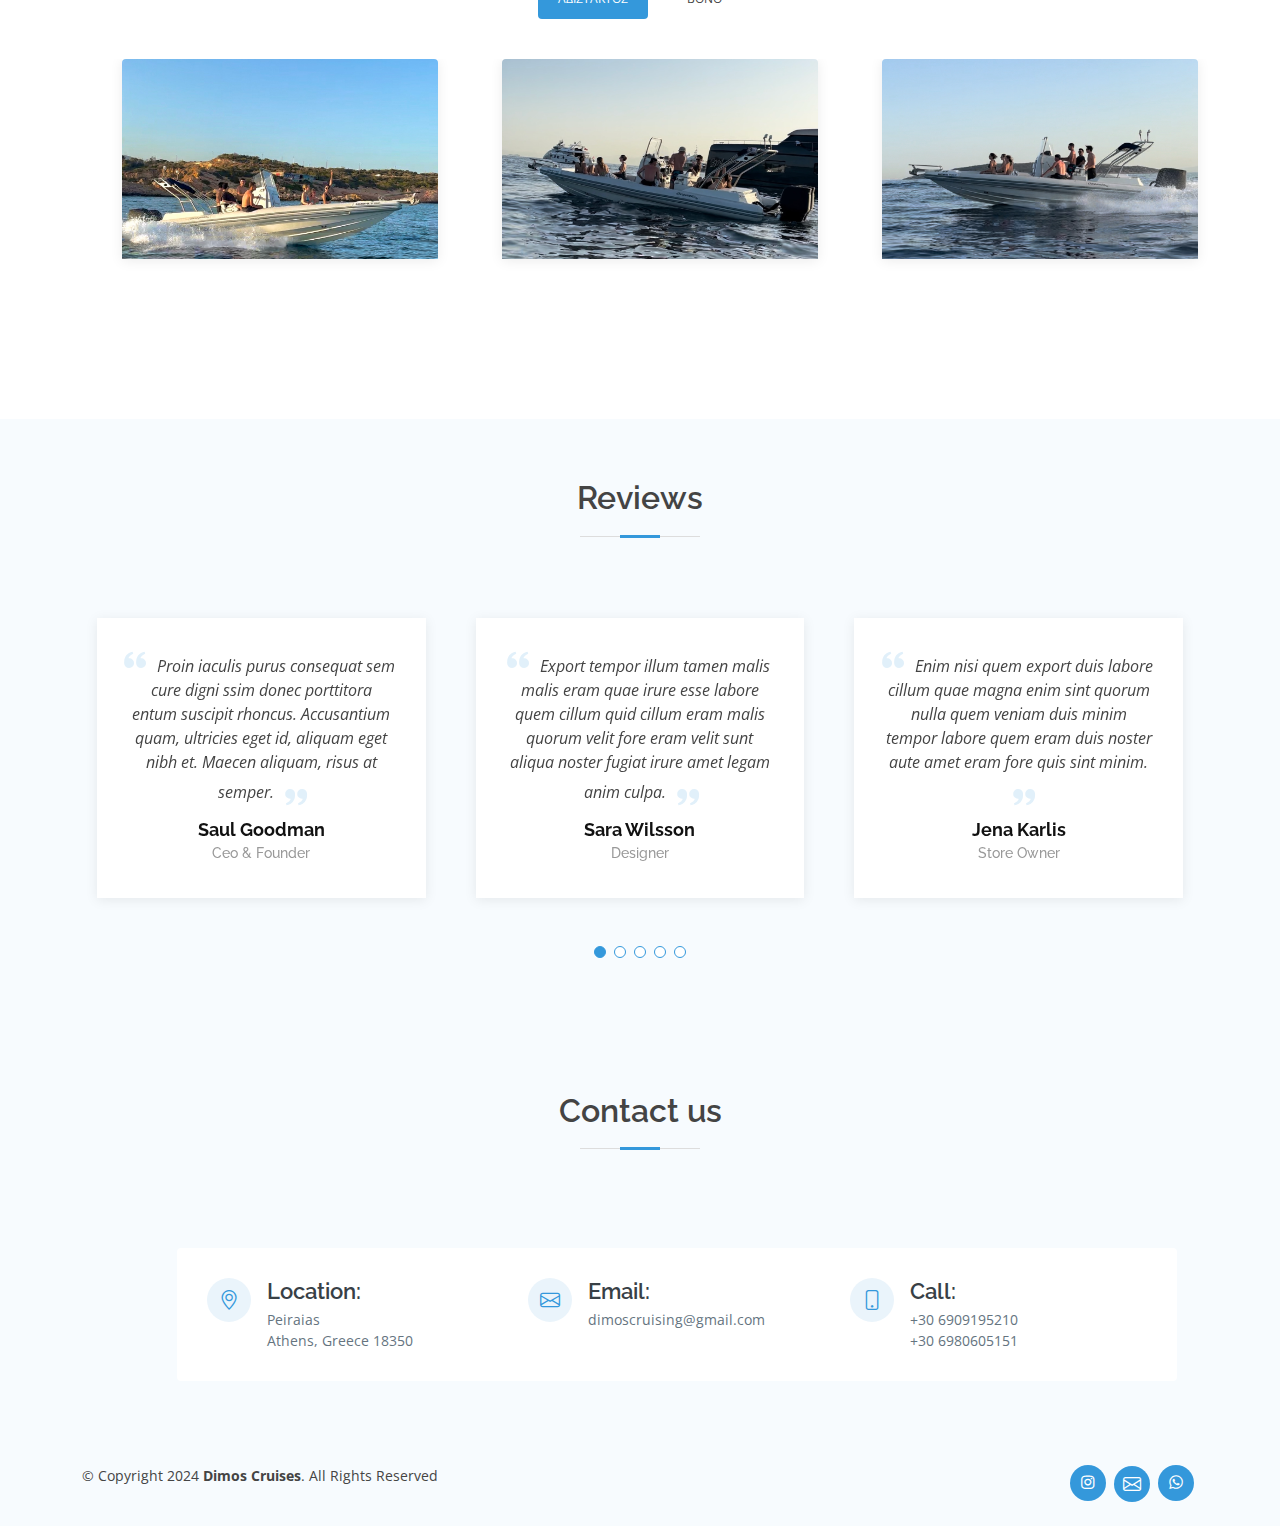
==== commit 2acea080: "changes" ====
--- a/index.html
+++ b/index.html
@@ -53,7 +53,7 @@
   <!-- ======= Hero Section ======= -->
   <section id="hero" class="d-flex flex-column justify-content-center align-items-center">
     <div class="container text-center text-md-left">
-      <h1>Welcome to <span>Dimos Cruising</span></h1>
+      <h1>Welcome to <span>Dimos Cruises</span></h1>
       <a href="#what-we-do" class="btn-get-started scrollto">Rent a Boat</a>
     </div>
   </section><!-- End Hero -->
@@ -65,8 +65,8 @@
       <div class="container">
 
         <div class="section-title">
-          <h2>Dimos Cruising</h2>
-          <p>Rent a boat without a license requirement and enjoy a cruise experience to discover the coastal beauty of Athens.</p>
+          <h2>Dimos Cruises</h2>
+          <p> Embark on a journey with Dimos Cruises for an unforgettable adventure on the serene waters of Athens.</p>
         </div>
 
       </div>
@@ -82,9 +82,9 @@
         <div class="row">
           <div class="col-md-6">
             <div class="icon-box">
-              <img src="assets/img/boat1.jpeg" alt="">
+              <img src="assets/img/image4.jpg" alt="">
               <div class="content">
-                <h4><a href="#">Boat I</a></h4>
+                <h4><a href="#">Αδίστακτος</a></h4>
                 <p>
                   <i class="bi bi-people-fill"></i>
                   2-4 people
@@ -108,9 +108,9 @@
     
           <div class="col-md-6 mt-4 mt-lg-0">
             <div class="icon-box">
-              <img src="assets/img/boat2.jpeg" alt="">
+              <img src="assets/img/image1a.jpg" alt="">
               <div class="content">
-                <h4><a href="#">Boat II</a></h4>
+                <h4><a href="#">Βόνο</a></h4>
                 <p>
                   <i class="bi bi-people-fill"></i>
                   2-4 people
@@ -127,65 +127,12 @@
                   <i class="bi bi-credit-card"></i>
                   License Required
                 </p>
-                <a href="boat1.html" class="btn btn-primary">Learn more</a>
-              </div>
-            </div>
-          </div>
-        </div>
-    
-        <div class="row">
-          <div class="col-md-6">
-            <div class="icon-box">
-              <img src="assets/img/boat1.jpeg" alt="">
-              <div class="content">
-                <h4><a href="#">Boat III</a></h4>
-                <p>
-                  <i class="bi bi-people-fill"></i>
-                  2-4 people
-                </p>
-                <p>
-                  <i class="bi bi-arrows"></i>
-                  10 meters
-                </p>
-                <p>
-                  <i class="bi bi-droplet-half"></i>
-                  30hp | 4hp
-                </p>
-                <p>
-                  <i class="bi bi-credit-card"></i>
-                  Without License
-                </p>
-                <a href="boat1.html" class="btn btn-primary">Learn more</a>
-              </div>
-            </div>
-          </div>
-    
-          <div class="col-md-6 mt-4">
-            <div class="icon-box">
-              <img src="assets/img/boat2.jpeg" alt="">
-              <div class="content">
-                <h4><a href="#">Boat IV</a></h4>
-                <p>
-                  <i class="bi bi-people-fill"></i>
-                  2-4 people
-                </p>
-                <p>
-                  <i class="bi bi-arrows"></i>
-                  10 meters
-                </p>
-                <p>
-                  <i class="bi bi-droplet-half"></i>
-                  30hp | 4hp
-                </p>
-                <p>
-                  <i class="bi bi-credit-card"></i>
-                  Without License
-                </p>
-                <a href="boat1.html" class="btn btn-primary">Learn more</a>
-              </div>
-            </div>
-          </div>
-        </div>
+                <a href="bono.html" class="btn btn-primary">Learn more</a>
+              </div>
+            </div>
+          </div>
+        </div>
+    
       </div>
     </section>
 
@@ -193,16 +140,15 @@
       <div class="container">
     
         <div class="section-title">
-          <h2>Photo Gallery</h2>
+          <h2>Gallery</h2>
           <p></p>
         </div>
     
         <div class="row">
           <div class="col-lg-12">
             <ul id="portfolio-flters">
-              <li data-filter=".filter-app" class="filter-active">Boat 1</li>
-              <li data-filter=".filter-card">Boat 2</li>
-              <li data-filter=".filter-web">Boat 3</li>
+              <li data-filter=".filter-app" class="filter-active">Αδιστακτος</li>
+              <li data-filter=".filter-card">Βονο</li>
             </ul>
           </div>
         </div>
@@ -212,86 +158,57 @@
           <div class="col-lg-4 col-md-6 portfolio-item filter-app wow fadeInUp">
             <div class="portfolio-wrap">
               <figure>
-                <img src="assets/img/boat1.jpeg" class="img-fluid" alt="">
-                <a href="assets/img/boat1.jpeg" data-gallery="portfolioGallery" class="link-preview portfolio-lightbox"><i class="bx bx-plus"></i></a>
-              </figure>
-    
-            </div>
-          </div>
-    
-          <div class="col-lg-4 col-md-6 portfolio-item filter-web wow fadeInUp d-none" data-wow-delay="0.1s">
-            <div class="portfolio-wrap">
-              <figure>
-                <img src="assets/img/boat1.jpeg" class="img-fluid" alt="">
-                <a href="assets/img/boat1.jpeg" class="link-preview portfolio-lightbox" data-gallery="portfolioGallery"><i class="bx bx-plus"></i></a>
-              </figure>
-    
-            </div>
-          </div>
-    
-          <div class="col-lg-4 col-md-6 portfolio-item filter-app wow fadeInUp" data-wow-delay="0.2s">
-            <div class="portfolio-wrap">
-              <figure>
-                <img src="assets/img/boat1.jpeg" class="img-fluid" alt="">
-                <a href="assets/img/boat1.jpeg" class="link-preview portfolio-lightbox" data-gallery="portfolioGallery"><i class="bx bx-plus"></i></a>
-              </figure>
-
+                <img src="assets/img/image4.jpg" class="img-fluid" alt="">
+                <a href="assets/img/image4.jpeg" data-gallery="portfolioGallery" class="link-preview portfolio-lightbox"><i class="bx bx-plus"></i></a>
+              </figure>
+    
+            </div>
+          </div>
+    
+          <div class="col-lg-4 col-md-6 portfolio-item filter-app wow fadeInUp">
+            <div class="portfolio-wrap">
+              <figure>
+                <img src="assets/img/image5.jpg" class="img-fluid" alt="">
+                <a href="assets/img/image5.jpeg" class="link-preview portfolio-lightbox" data-gallery="portfolioGallery"><i class="bx bx-plus"></i></a>
+              </figure>
+    
+            </div>
+          </div>
+    
+          <div class="col-lg-4 col-md-6 portfolio-item filter-app wow fadeInUp">
+            <div class="portfolio-wrap">
+              <figure>
+                <img src="assets/img/image7.jpg" class="img-fluid" alt="">
+                <a href="assets/img/image7.jpeg" class="link-preview portfolio-lightbox" data-gallery="portfolioGallery"><i class="bx bx-plus"></i></a>
+              </figure>
+
+            </div>
+          </div>
+    
+          <div class="col-lg-4 col-md-6 portfolio-item filter-card wow fadeInUp d-none" data-wow-delay="0.2s">
+            <div class="portfolio-wrap">
+              <figure>
+                <img src="assets/img/image0.jpg" class="img-fluid" alt="">
+                <a href="assets/img/image0.jpeg" class="link-preview portfolio-lightbox" data-gallery="portfolioGallery"><i class="bx bx-plus"></i></a>
+              </figure>
+    
             </div>
           </div>
     
           <div class="col-lg-4 col-md-6 portfolio-item filter-card wow fadeInUp d-none">
             <div class="portfolio-wrap">
               <figure>
-                <img src="assets/img/boat1.jpeg" class="img-fluid" alt="">
-                <a href="assets/img/boat1.jpeg" class="link-preview portfolio-lightbox" data-gallery="portfolioGallery"><i class="bx bx-plus"></i></a>
-              </figure>
-            </div>
-          </div>
-    
-          <div class="col-lg-4 col-md-6 portfolio-item filter-web wow fadeInUp d-none" data-wow-delay="0.1s">
-            <div class="portfolio-wrap">
-              <figure>
-                <img src="assets/img/boat1.jpeg" class="img-fluid" alt="">
-                <a href="assets/img/boat1.jpeg" class="link-preview portfolio-lightbox" data-gallery="portfolioGallery"><i class="bx bx-plus"></i></a>
-              </figure>
-    
-            </div>
-          </div>
-    
-          <div class="col-lg-4 col-md-6 portfolio-item filter-app wow fadeInUp" data-wow-delay="0.2s">
-            <div class="portfolio-wrap">
-              <figure>
-                <img src="assets/img/boat1.jpeg" class="img-fluid" alt="">
-                <a href="assets/img/boat1.jpeg" class="link-preview portfolio-lightbox" data-gallery="portfolioGallery"><i class="bx bx-plus"></i></a>
-              </figure>
-    
-            </div>
-          </div>
-    
-          <div class="col-lg-4 col-md-6 portfolio-item filter-card wow fadeInUp d-none">
-            <div class="portfolio-wrap">
-              <figure>
-                <img src="assets/img/boat1.jpeg" class="img-fluid" alt="">
-                <a href="assets/img/boat1.jpeg" class="link-preview portfolio-lightbox" data-gallery="portfolioGallery"><i class="bx bx-plus"></i></a>
-              </figure>
-            </div>
-          </div>
-    
-          <div class="col-lg-4 col-md-6 portfolio-item filter-card wow fadeInUp d-none" data-wow-delay="0.1s">
-            <div class="portfolio-wrap">
-              <figure>
-                <img src="assets/img/boat1.jpeg" class="img-fluid" alt="">
-                <a href="assets/img/boat1.jpeg" class="link-preview portfolio-lightbox" data-gallery="portfolioGallery"><i class="bx bx-plus"></i></a>
-              </figure>
-    
-            </div>
-          </div>
-    
-          <div class="col-lg-4 col-md-6 portfolio-item filter-web wow fadeInUp d-none" data-wow-delay="0.2s">
-            <div class="portfolio-wrap">
-              <figure>
-                <img src="assets/img/boat1.jpeg" class="img-fluid" alt="">
-                <a href="assets/img/boat1.jpeg" class="link-preview portfolio-lightbox" data-gallery="portfolioGallery"><i class="bx bx-plus"></i></a>
+                <img src="assets/img/image1.jpg" class="img-fluid" alt="">
+                <a href="assets/img/image1.jpeg" class="link-preview portfolio-lightbox" data-gallery="portfolioGallery"><i class="bx bx-plus"></i></a>
+              </figure>
+            </div>
+          </div>
+    
+          <div class="col-lg-4 col-md-6 portfolio-item filter-card wow fadeInUp d-none" data-wow-delay="0.2s">
+            <div class="portfolio-wrap">
+              <figure>
+                <img src="assets/img/image2.jpg" class="img-fluid" alt="">
+                <a href="assets/img/image2.jpeg" class="link-preview portfolio-lightbox" data-gallery="portfolioGallery"><i class="bx bx-plus"></i></a>
               </figure>
     
             </div>
@@ -397,7 +314,7 @@
                 <div class="col-lg-4 info">
                   <i class="bi bi-geo-alt"></i>
                   <h4>Location:</h4>
-                  <p>A108 Adam Street<br>New York, NY 535022</p>
+                  <p>Peiraias<br>Athens, Greece 18350</p>
                 </div>
 
                 <div class="col-lg-4 info mt-4 mt-lg-0">
@@ -409,7 +326,7 @@
                 <div class="col-lg-4 info mt-4 mt-lg-0">
                   <i class="bi bi-phone"></i>
                   <h4>Call:</h4>
-                  <p>+1 5589 55488 51<br>+1 5589 22475 14</p>
+                  <p>+30 6909195210<br>+30 6980605151</p>
                 </div>
               </div>
             </div>
@@ -417,37 +334,6 @@
           </div>
 
         </div>
-
-        <div class="row mt-5 justify-content-center">
-          <div class="col-lg-10">
-            <form action="forms/contact.php" method="post" role="form" class="php-email-form">
-              <div class="row">
-                <div class="col-md-6 form-group">
-                  <input type="text" name="name" class="form-control" id="name" placeholder="Your Name" required>
-                </div>
-                <div class="col-md-6 form-group mt-3 mt-md-0">
-                  <input type="email" class="form-control" name="email" id="email" placeholder="Your Email" required>
-                </div>
-              </div>
-              <div class="form-group mt-3">
-                <input type="text" class="form-control" name="subject" id="subject" placeholder="Subject" required>
-              </div>
-              <div class="form-group mt-3">
-                <textarea class="form-control" name="message" rows="5" placeholder="Message" required></textarea>
-              </div>
-              <div class="my-3">
-                <div class="loading">Loading</div>
-                <div class="error-message"></div>
-                <div class="sent-message">Your message has been sent. Thank you!</div>
-              </div>
-              <div class="text-center"><button type="submit">Send Message</button></div>
-            </form>
-          </div>
-
-        </div>
-
-      </div>
-    </section><!-- End Contact Section -->
 
   </main><!-- End #main -->
 
@@ -458,13 +344,13 @@
 
       <div class="me-md-auto text-center text-md-start">
         <div class="copyright">
-          &copy; Copyright 2024 <strong><span>Dimos Cruising</span></strong>. All Rights Reserved
+          &copy; Copyright 2024 <strong><span>Dimos Cruises</span></strong>. All Rights Reserved
         </div>
       </div>
       <div class="social-links text-center text-md-right pt-3 pt-md-0">
-        <a href="https://www.facebook.com" class="facebook"><i class="bx bxl-facebook"></i></a>
         <a href="https://www.instagram.com/dimos_cruises/" class="instagram"><i class="bx bxl-instagram"></i></a>
         <a href="mailto:dimoscruising@gmail.com" class="google-plus"><i class="bi bi-envelope"></i></a>
+        <a href="https://wa.me/306909195210" class="google-plus"><i class="bx bxl-whatsapp"></i></i></a>
       </div>
     </div>
   </footer><!-- End Footer -->
--- a/assets/css/style.css
+++ b/assets/css/style.css
@@ -714,7 +714,7 @@
   border-radius: 10px;
   background: #fff;
   transition: ease-in-out 0.3s;
-  height: auto;
+  height: 300px;
   display: flex;
   margin-bottom: 20px;
 }
@@ -1233,6 +1233,8 @@
   padding: 30px;
   background: #fff;
   border-radius: 4px;
+  width:1000px;
+  margin: auto;
 }
 
 .contact .info i {
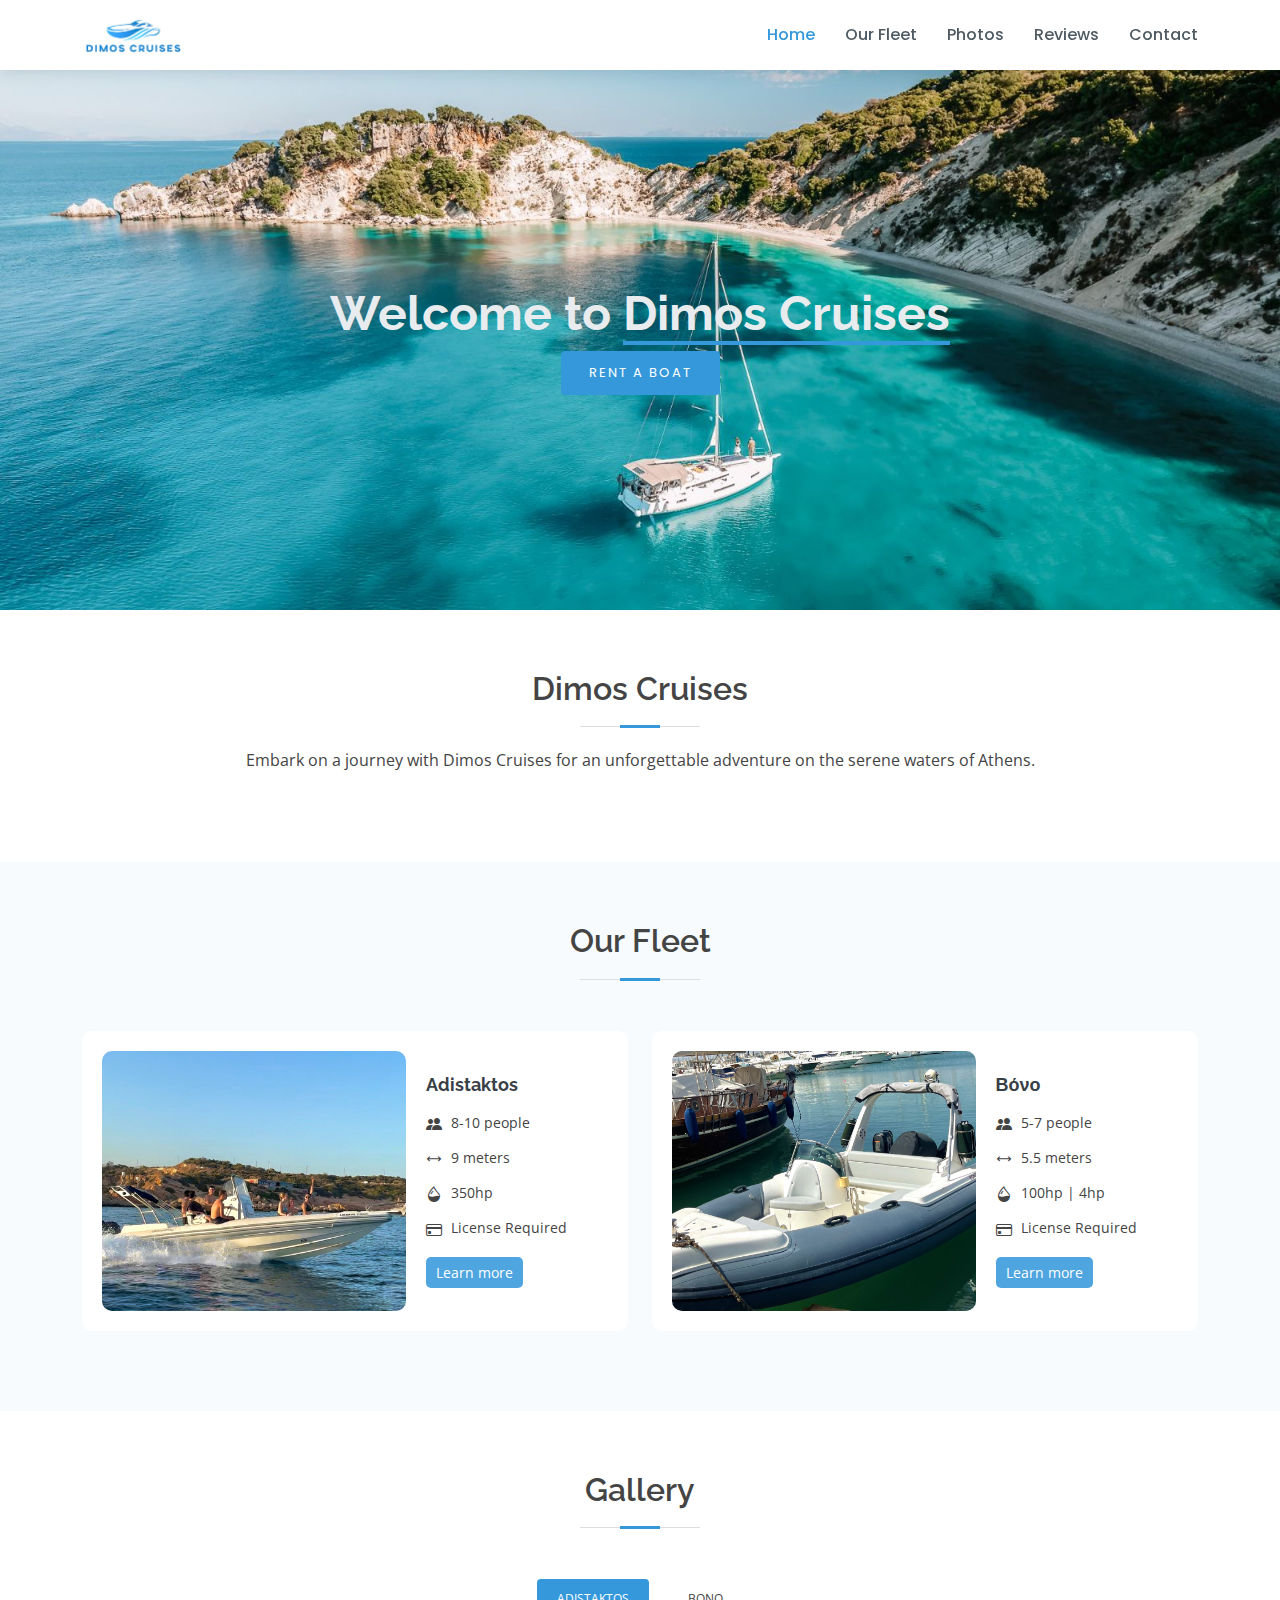
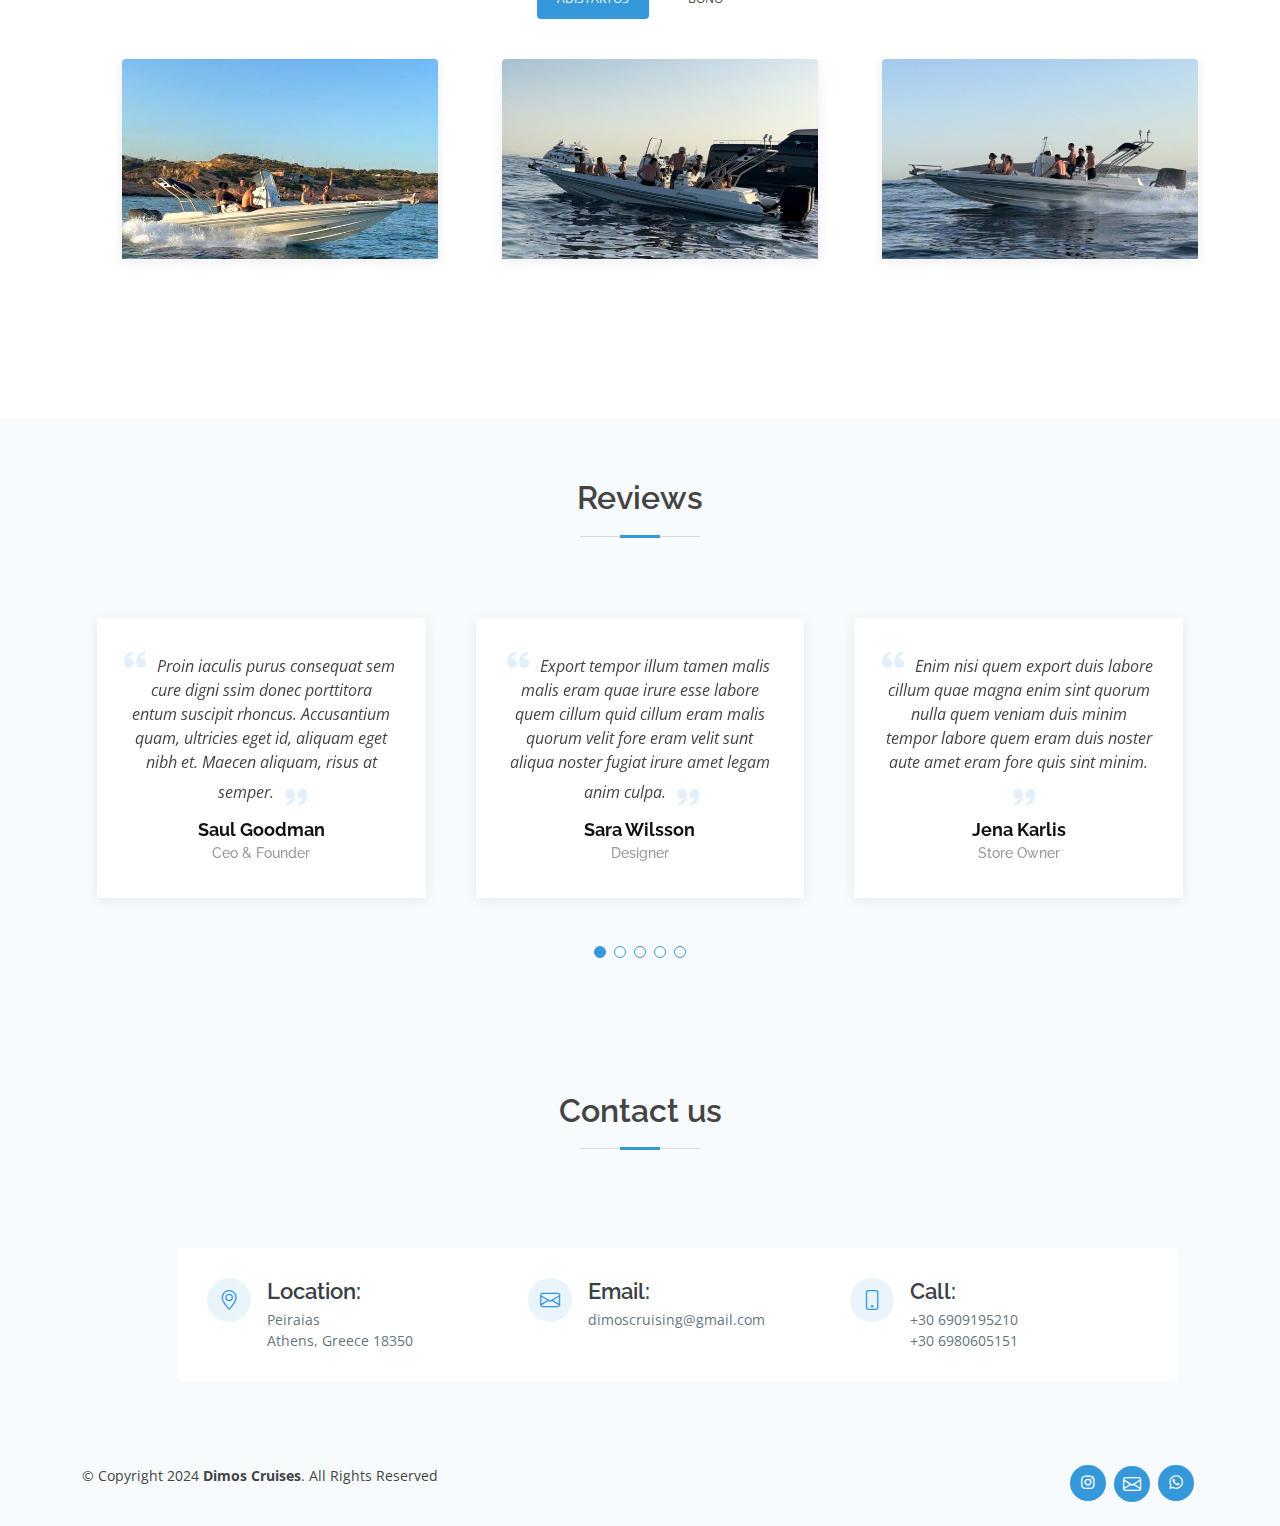
==== commit d85d6db3: "changes" ====
--- a/index.html
+++ b/index.html
@@ -84,18 +84,18 @@
             <div class="icon-box">
               <img src="assets/img/image4.jpg" alt="">
               <div class="content">
-                <h4><a href="#">Αδίστακτος</a></h4>
+                <h4><a href="#">Adistaktos</a></h4>
                 <p>
                   <i class="bi bi-people-fill"></i>
-                  2-4 people
+                  8-10 people
                 </p>
                 <p>
                   <i class="bi bi-arrows"></i>
-                  10 meters
+                  9 meters
                 </p>
                 <p>
                   <i class="bi bi-droplet-half"></i>
-                  30hp | 4hp
+                  350hp
                 </p>
                 <p>
                   <i class="bi bi-credit-card"></i>
@@ -113,15 +113,15 @@
                 <h4><a href="#">Βόνο</a></h4>
                 <p>
                   <i class="bi bi-people-fill"></i>
-                  2-4 people
+                  5-7 people
                 </p>
                 <p>
                   <i class="bi bi-arrows"></i>
-                  10 meters
+                  5.5 meters
                 </p>
                 <p>
                   <i class="bi bi-droplet-half"></i>
-                  30hp | 4hp
+                  100hp | 4hp
                 </p>
                 <p>
                   <i class="bi bi-credit-card"></i>
@@ -147,8 +147,8 @@
         <div class="row">
           <div class="col-lg-12">
             <ul id="portfolio-flters">
-              <li data-filter=".filter-app" class="filter-active">Αδιστακτος</li>
-              <li data-filter=".filter-card">Βονο</li>
+              <li data-filter=".filter-app" class="filter-active">Adistaktos</li>
+              <li data-filter=".filter-card">Bono</li>
             </ul>
           </div>
         </div>
--- a/assets/css/style.css
+++ b/assets/css/style.css
@@ -360,7 +360,6 @@
 #boat {
   width: 100%;
   height: 60vh;
-  background: url("../img/b.jpeg") center center;
   background-size: cover;
   position: relative;
   margin-top: 70px;
@@ -783,6 +782,46 @@
 /*--------------------------------------------------------------
 # Portfolio
 --------------------------------------------------------------*/
+
+.specifications .spec-list li i {
+  font-size: 16px; /* Smaller icon size */
+  color: #3498db;
+  margin-right: 10px;
+}
+
+.specifications .spec-list li {
+  display: flex;
+  align-items: center;
+  margin-bottom: 10px;
+}
+
+.highlight {
+  color: #3498db;
+  font-weight: bold;
+}
+
+.specifications .info i {
+  font-size: 16px; /* Smaller icon size */
+  color: #3498db;
+  margin-right: 10px;
+  width: 30px;
+  height: 30px;
+  background: #eaf4fb;
+  display: flex;
+  justify-content: center;
+  align-items: center;
+  border-radius: 50px;
+  transition: all 0.3s ease-in-out;
+}
+
+.specifications .info h4 {
+  font-size: 18px;
+}
+
+.specifications .info p {
+  font-size: 14px;
+}
+
 .portfolio {
   padding: 60px 0;
   height:auto;
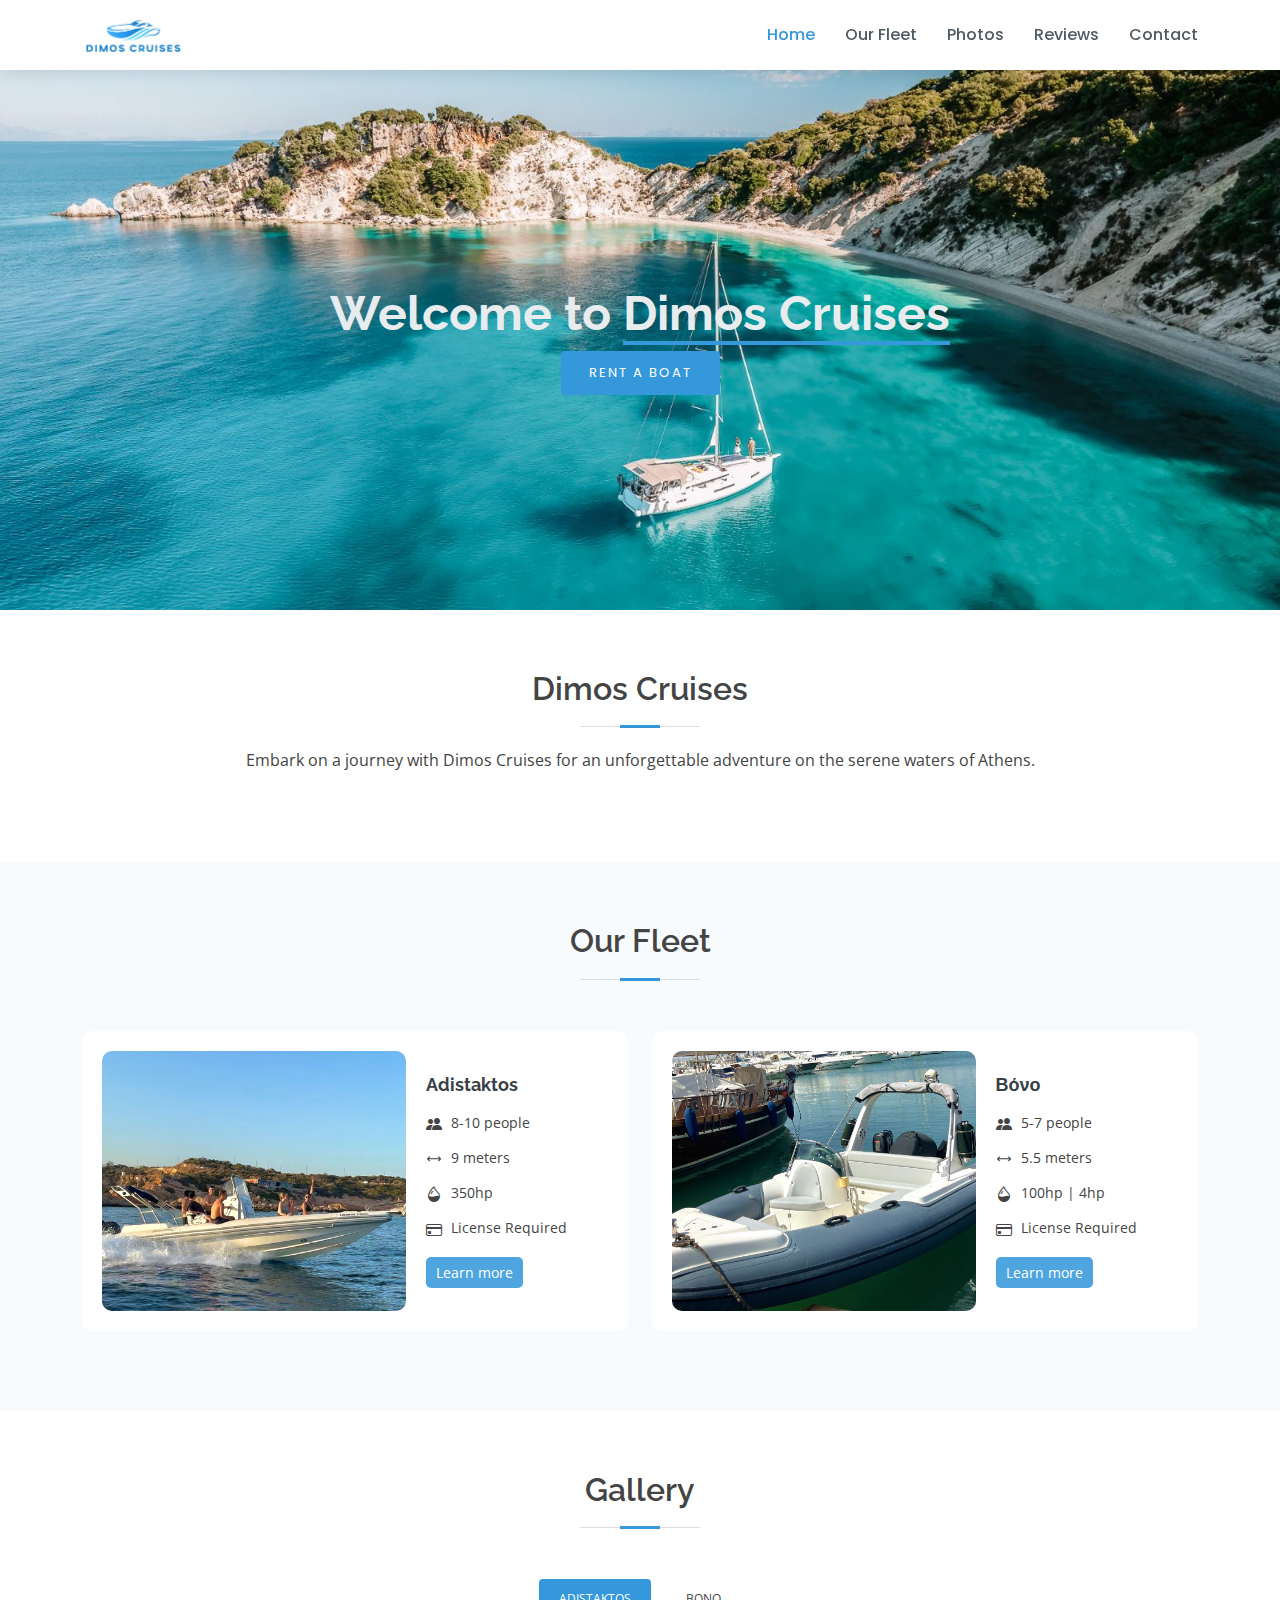
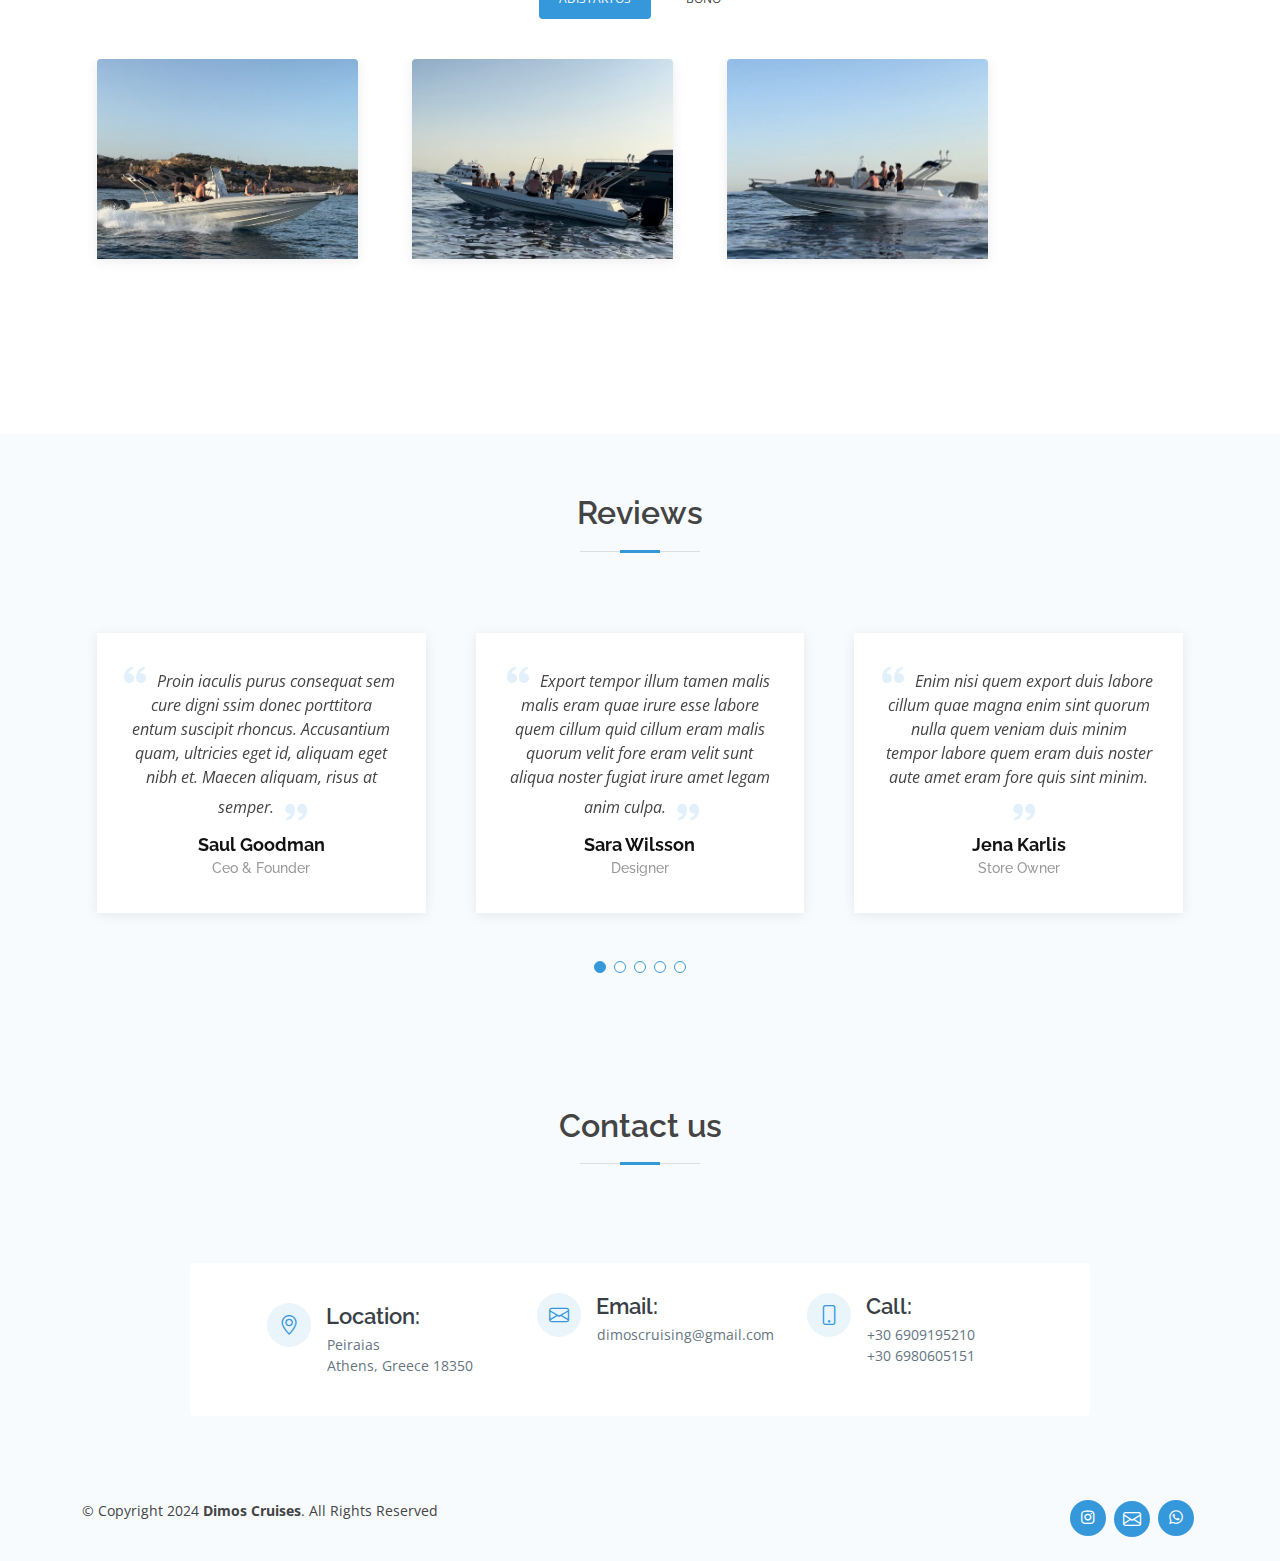
==== commit cd4e4165: "changes" ====
--- a/index.html
+++ b/index.html
@@ -138,12 +138,9 @@
 
     <section id="portfolio" class="portfolio">
       <div class="container">
-    
         <div class="section-title">
           <h2>Gallery</h2>
-          <p></p>
-        </div>
-    
+        </div>
         <div class="row">
           <div class="col-lg-12">
             <ul id="portfolio-flters">
@@ -152,50 +149,40 @@
             </ul>
           </div>
         </div>
-    
         <div class="row portfolio-container">
-    
-          <div class="col-lg-4 col-md-6 portfolio-item filter-app wow fadeInUp">
-            <div class="portfolio-wrap">
-              <figure>
-                <img src="assets/img/image4.jpg" class="img-fluid" alt="">
+          <div class="col-lg-3 col-md-6 portfolio-item filter-app">
+            <div class="portfolio-wrap">
+              <figure>
+                <img src="assets/img/image4 copy.jpeg" class="img-fluid" alt="">
                 <a href="assets/img/image4.jpeg" data-gallery="portfolioGallery" class="link-preview portfolio-lightbox"><i class="bx bx-plus"></i></a>
               </figure>
-    
-            </div>
-          </div>
-    
-          <div class="col-lg-4 col-md-6 portfolio-item filter-app wow fadeInUp">
+            </div>
+          </div>
+          <div class="col-lg-3 col-md-6 portfolio-item filter-app">
             <div class="portfolio-wrap">
               <figure>
                 <img src="assets/img/image5.jpg" class="img-fluid" alt="">
                 <a href="assets/img/image5.jpeg" class="link-preview portfolio-lightbox" data-gallery="portfolioGallery"><i class="bx bx-plus"></i></a>
               </figure>
-    
-            </div>
-          </div>
-    
-          <div class="col-lg-4 col-md-6 portfolio-item filter-app wow fadeInUp">
+            </div>
+          </div>
+          <div class="col-lg-3 col-md-6 portfolio-item filter-app">
             <div class="portfolio-wrap">
               <figure>
                 <img src="assets/img/image7.jpg" class="img-fluid" alt="">
                 <a href="assets/img/image7.jpeg" class="link-preview portfolio-lightbox" data-gallery="portfolioGallery"><i class="bx bx-plus"></i></a>
               </figure>
-
-            </div>
-          </div>
-    
-          <div class="col-lg-4 col-md-6 portfolio-item filter-card wow fadeInUp d-none" data-wow-delay="0.2s">
+            </div>
+          </div>
+          <div class="col-lg-3 col-md-6 portfolio-item filter-card d-none">
             <div class="portfolio-wrap">
               <figure>
                 <img src="assets/img/image0.jpg" class="img-fluid" alt="">
                 <a href="assets/img/image0.jpeg" class="link-preview portfolio-lightbox" data-gallery="portfolioGallery"><i class="bx bx-plus"></i></a>
               </figure>
-    
-            </div>
-          </div>
-    
-          <div class="col-lg-4 col-md-6 portfolio-item filter-card wow fadeInUp d-none">
+            </div>
+          </div>
+          <div class="col-lg-3 col-md-6 portfolio-item filter-card d-none">
             <div class="portfolio-wrap">
               <figure>
                 <img src="assets/img/image1.jpg" class="img-fluid" alt="">
@@ -203,21 +190,18 @@
               </figure>
             </div>
           </div>
-    
-          <div class="col-lg-4 col-md-6 portfolio-item filter-card wow fadeInUp d-none" data-wow-delay="0.2s">
+          <div class="col-lg-3 col-md-6 portfolio-item filter-card d-none">
             <div class="portfolio-wrap">
               <figure>
                 <img src="assets/img/image2.jpg" class="img-fluid" alt="">
                 <a href="assets/img/image2.jpeg" class="link-preview portfolio-lightbox" data-gallery="portfolioGallery"><i class="bx bx-plus"></i></a>
               </figure>
-    
-            </div>
-          </div>
-    
-        </div>
-    
-      </div>
-    </section><!-- End Portfolio Section -->
+            </div>
+          </div>
+        </div>
+      </div>
+    </section>
+    <!-- End Portfolio Section -->
 
     <!-- ======= Testimonials Section ======= -->
     <section id="testimonials" class="testimonials section-bg">
--- a/assets/css/style.css
+++ b/assets/css/style.css
@@ -622,89 +622,6 @@
 }
 
 /*--------------------------------------------------------------
-# Skills
---------------------------------------------------------------*/
-.skills .progress {
-  height: 60px;
-  display: block;
-  background: none;
-  border-radius: 0;
-}
-
-.skills .progress .skill {
-  padding: 10px 0;
-  margin: 0 0 6px 0;
-  text-transform: uppercase;
-  display: block;
-  font-weight: 600;
-  font-family: "Poppins", sans-serif;
-  color: #384046;
-}
-
-.skills .progress .skill .val {
-  float: right;
-  font-style: normal;
-}
-
-.skills .progress-bar-wrap {
-  background: #e8eaec;
-}
-
-.skills .progress-bar {
-  width: 1px;
-  height: 10px;
-  transition: 0.9s;
-  background-color: #5faee3;
-}
-
-/*--------------------------------------------------------------
-# Counts
---------------------------------------------------------------*/
-.counts {
-  background: white;
-  padding: 30px 0 40px 0;
-}
-
-.counts .count-box {
-  padding: 30px 30px 25px 30px;
-  width: 100%;
-  position: relative;
-  text-align: center;
-  background: #fff;
-}
-
-.counts .count-box i {
-  position: absolute;
-  top: -25px;
-  left: 50%;
-  transform: translateX(-50%);
-  font-size: 20px;
-  background: #3498db;
-  padding: 12px;
-  color: #fff;
-  border-radius: 50px;
-  display: inline-flex;
-  align-items: center;
-  justify-content: center;
-  width: 48px;
-  height: 48px;
-}
-
-.counts .count-box span {
-  font-size: 36px;
-  display: block;
-  font-weight: 600;
-  color: #124364;
-}
-
-.counts .count-box p {
-  padding: 0;
-  margin: 0;
-  font-family: "Raleway", sans-serif;
-  font-size: 14px;
-}
-
-/*--------------------------------------------------------------
 # Services
 --------------------------------------------------------------*/
 
@@ -829,7 +746,6 @@
 
 .portfolio #portfolio-flters {
   padding: 0;
-  margin: 0 0 35px 0;
   list-style: none;
   text-align: center;
 }
@@ -873,19 +789,48 @@
   height: 300px;
   overflow: hidden;
 }
-.portfolio .portfolio-wrap {
-  margin-left: 40px; /* Adjust margin as needed */
-}
+
 
 .specifications .portfolio-wrap {
   margin-left: 0px; /* Adjust margin as needed */
   width:100%;
 }
 
-.specifications {
-  margin-right: -80px; /* Adjust negative margin as needed */
-}
-
+/* Center the filter buttons */
+#portfolio-flters {
+  display: flex;
+  justify-content: center;
+  align-items: center;
+  list-style: none;
+  padding: 0;
+  margin-bottom: 20px; /* Add some space below the buttons */
+}
+
+#portfolio-flters li {
+  cursor: pointer;
+  margin: 0 15px; /* Space out the buttons */
+  padding: 10px 20px;
+  background-color: #f7f7f7;
+  color: #444;
+  border-radius: 4px;
+  transition: all 0.3s ease-in-out;
+}
+
+#portfolio-flters .filter-active {
+  background-color: #3498db;
+  color: #fff;
+}
+
+/* Center the portfolio items */
+.portfolio-container {
+  display: flex;
+  flex-wrap: wrap;
+  justify-content: center;
+}
+
+.portfolio-item {
+  margin: 15px;
+}
 
 .portfolio .portfolio-item figure {
   background: #fffdfd;
@@ -1185,9 +1130,33 @@
   margin: 0 2px;
 }
 
+.info-wrap {
+  display: flex;
+  flex-wrap: wrap;
+  justify-content: center;
+}
+
+.info {
+  flex: 1 1 100%;
+  max-width: 300px; /* Ensure a max-width for smaller screens */
+  box-sizing: border-box;
+}
+
+.portfolio-item {
+  flex: 1 1 100%;
+  max-width: 300px; /* Ensure a max-width for smaller screens */
+  box-sizing: border-box;
+}
+
+
 /*--------------------------------------------------------------
 # specifications
 --------------------------------------------------------------*/
+
+.specifications {
+  margin-right: 0; /* Adjusted negative margin */
+}
+
 .specifications img {
   display: block;
   margin: 0 auto; /* Center image */
@@ -1202,15 +1171,34 @@
   align-items: center;
 }
 .specifications .info-wrap {
+  display: flex;
+  justify-content: space-between;
   padding: 10px 60px 60px; /* Adjusted padding to reduce top space */
   border-radius: 4px;
-  text-align: left; /* Center text */
-}
-
+  text-align: left; /* Left align text */
+}
+
+.specifications .info-wrap .col-md-6 {
+  flex: 1;
+  margin: 0 20px; /* Add margin to space out the columns */
+}
+
+@media (max-width: 768px) {
+  .specifications .info-wrap {
+    flex-direction: column;
+    padding: 10px 20px 20px; /* Adjust padding for smaller screens */
+  }
+  .specifications .info-wrap .col-md-6 {
+    margin: 10px 0; /* Adjust margin for smaller screens */
+  }
+  .specifications .info-wrap h3 {
+    text-align: center;
+  }
+}
 .specifications .info {
   display: flex;
   align-items: center;
-  justify-content: flex-start; /* Left align items */
+  justify-content: flex; /* Left align items */
   margin-bottom: 20px; /* Reduced margin between items */
 }
 
@@ -1272,37 +1260,54 @@
   padding: 30px;
   background: #fff;
   border-radius: 4px;
-  width:1000px;
+  width: 100%;
+  max-width: 900px;
   margin: auto;
-}
-
-.contact .info i {
-  font-size: 20px;
-  color: #3498db;
-  float: left;
-  width: 44px;
-  height: 44px;
-  background: #eaf4fb;
-  display: flex;
-  justify-content: center;
-  align-items: center;
-  border-radius: 50px;
-  transition: all 0.3s ease-in-out;
+  display: flex;
+  justify-content: space-around; /* Space out the items */
+  align-items: center; /* Align items at the center */
+  flex-wrap: wrap; /* Allow wrapping on smaller screens */
+}
+
+.contact .info {
+  align-items: left;
+  text-align: left;
+  margin: 10px 20px; /* Add some margin between the items */
+  flex: 1;
+  min-width: 200px; /* Ensure items have minimum width */
 }
 
 .contact .info h4 {
-  padding: 0 0 0 60px;
+  display: flex;
+  align-items: left;
+  justify-content: left;
   font-size: 22px;
   font-weight: 600;
   margin-bottom: 5px;
   color: #384046;
+  padding: 0 0 0 5px;
+}
+
+.contact .info i {
+  font-size: 20px;
+  color: #3498db;
+  float: left;
+  background: #eaf4fb;
+  display: flex;
+  width: 44px;
+  height: 44px;
+  justify-content: center;
+  align-items: center;
+  border-radius: 50%;
+  margin-right: 10px;
+  transition: all 0.3s ease-in-out;
 }
 
 .contact .info p {
-  padding: 0 0 0 60px;
-  margin-bottom: 0;
+  margin: 0;
   font-size: 14px;
   color: #65747f;
+  padding: 0 0 0 60px;
 }
 
 .contact .info:hover i {
@@ -1310,148 +1315,18 @@
   color: #fff;
 }
 
-.contact .php-email-form {
-  width: 100%;
-  padding: 30px;
-  background: #fff;
-  border-radius: 4px;
-}
-
-.contact .php-email-form .form-group {
-  padding-bottom: 8px;
-}
-
-.contact .php-email-form .validate {
-  display: none;
-  color: red;
-  margin: 0 0 15px 0;
-  font-weight: 400;
-  font-size: 13px;
-}
-
-.contact .php-email-form .error-message {
-  display: none;
-  color: #fff;
-  background: #ed3c0d;
-  text-align: left;
-  padding: 15px;
-  font-weight: 600;
-}
-
-.contact .php-email-form .error-message br+br {
-  margin-top: 25px;
-}
-
-.contact .php-email-form .sent-message {
-  display: none;
-  color: #fff;
-  background: #18d26e;
-  text-align: center;
-  padding: 15px;
-  font-weight: 600;
-}
-
-.contact .php-email-form .loading {
-  display: none;
-  background: #fff;
-  text-align: center;
-  padding: 15px;
-}
-
-.contact .php-email-form .loading:before {
-  content: "";
-  display: inline-block;
-  border-radius: 50%;
-  width: 24px;
-  height: 24px;
-  margin: 0 10px -6px 0;
-  border: 3px solid #18d26e;
-  border-top-color: #eee;
-  animation: animate-loading 1s linear infinite;
-}
-
-.contact .php-email-form input,
-.contact .php-email-form textarea {
-  border-radius: 0;
-  box-shadow: none;
-  font-size: 14px;
-}
-
-.contact .php-email-form input {
-  height: 44px;
-}
-
-.contact .php-email-form textarea {
-  padding: 10px 12px;
-}
-
-.contact .php-email-form button[type=submit] {
-  background: #3498db;
-  border: 0;
-  padding: 10px 24px;
-  color: #fff;
-  transition: 0.4s;
-  border-radius: 4px;
-}
-
-.contact .php-email-form button[type=submit]:hover {
-  background: #5faee3;
-}
-
-@keyframes animate-loading {
-  0% {
-    transform: rotate(0deg);
+@media (max-width: 768px) {
+  .contact .info-wrap {
+    flex-direction: column;
+    align-items: stretch;
   }
-
-  100% {
-    transform: rotate(360deg);
+  .contact .info {
+    text-align: left;
+    align-items: flex-start;
+    margin: 10px 0; /* Adjust margin for mobile */
   }
-}
-
-/*--------------------------------------------------------------
-# Breadcrumbs
---------------------------------------------------------------*/
-.breadcrumbs {
-  padding: 40px 0;
-  margin-top: 70px;
-}
-
-.breadcrumbs h2 {
-  font-size: 26px;
-  font-weight: 300;
-}
-
-.breadcrumbs ol {
-  display: flex;
-  flex-wrap: wrap;
-  list-style: none;
-  padding: 0;
-  margin: 0;
-  font-size: 15px;
-}
-
-.breadcrumbs ol li+li {
-  padding-left: 10px;
-}
-
-.breadcrumbs ol li+li::before {
-  display: inline-block;
-  padding-right: 10px;
-  color: #4f5a62;
-  content: "/";
-}
-
-@media (max-width: 768px) {
-  .breadcrumbs .d-flex {
-    display: block !important;
-  }
-
-  .breadcrumbs ol {
-    display: block;
-  }
-
-  .breadcrumbs ol li {
-    display: inline-block;
+  .contact .info h4 {
+    padding: 0;
   }
 }
 
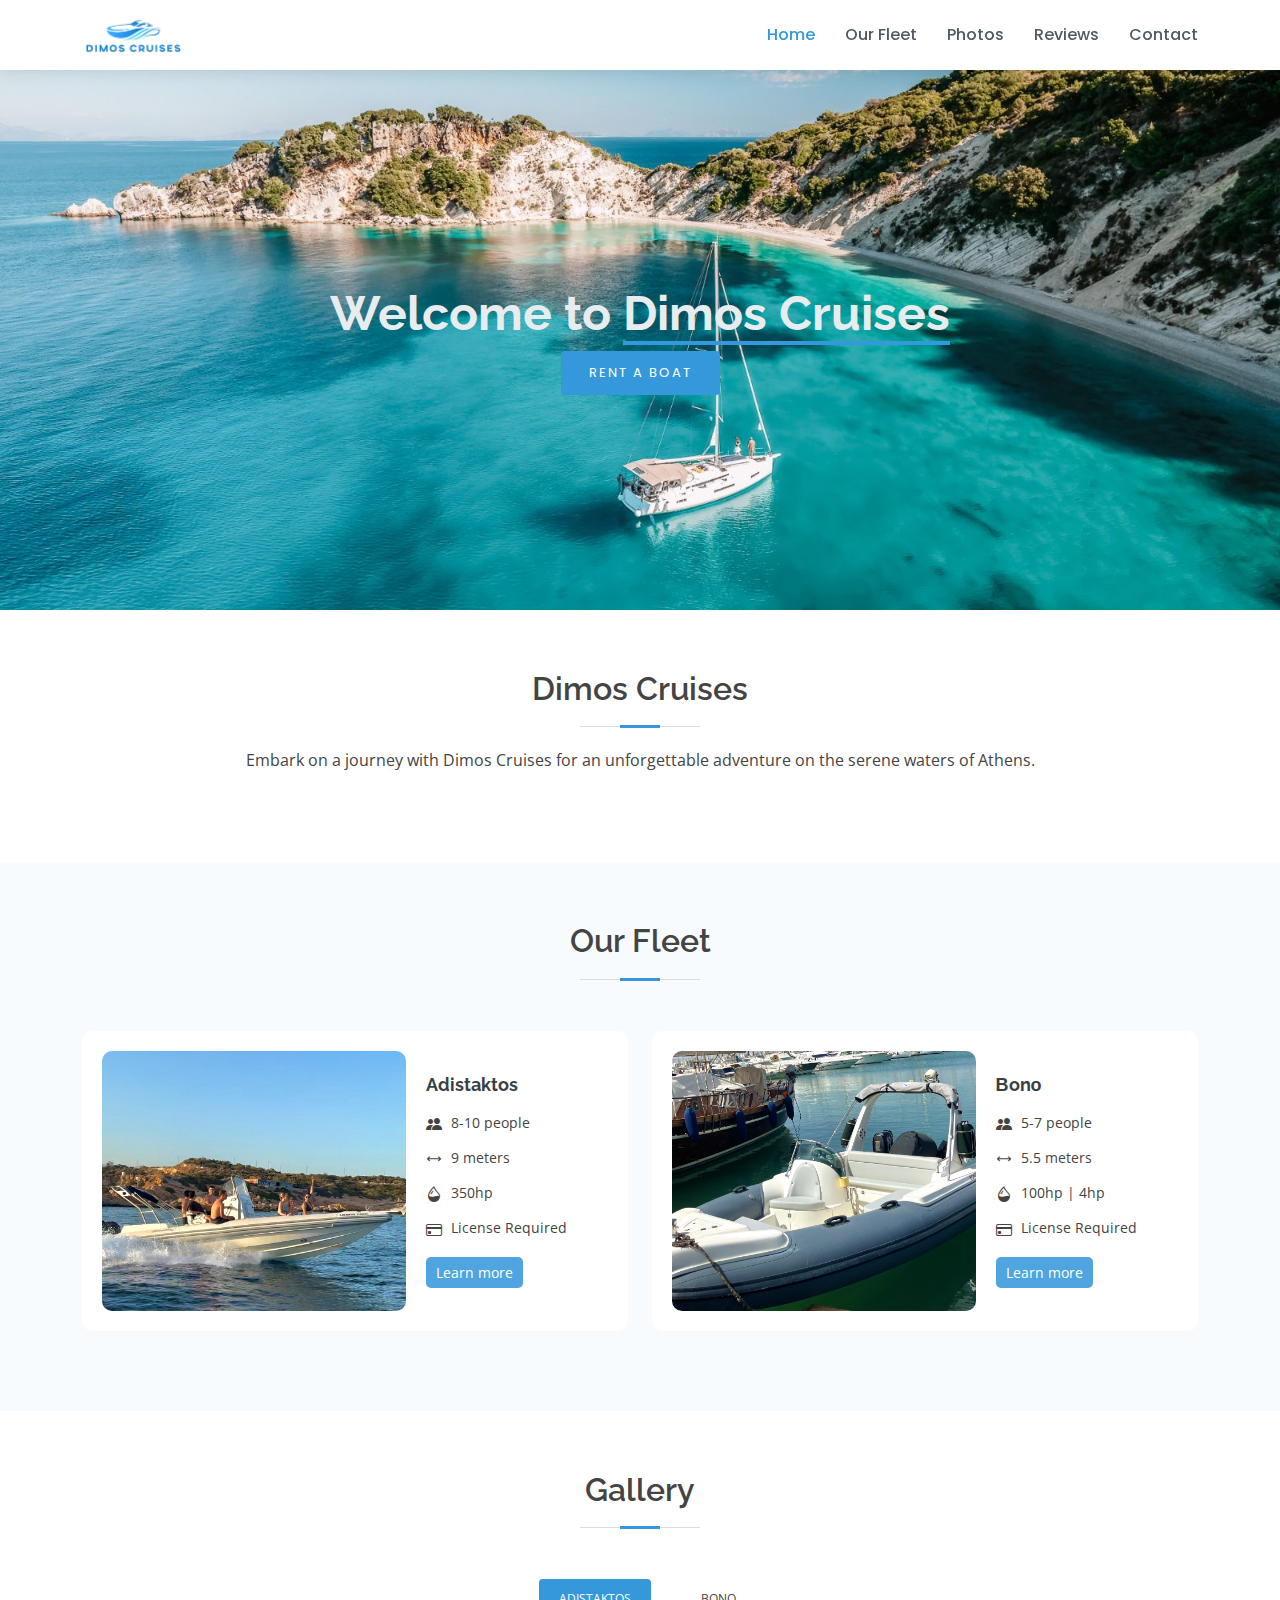
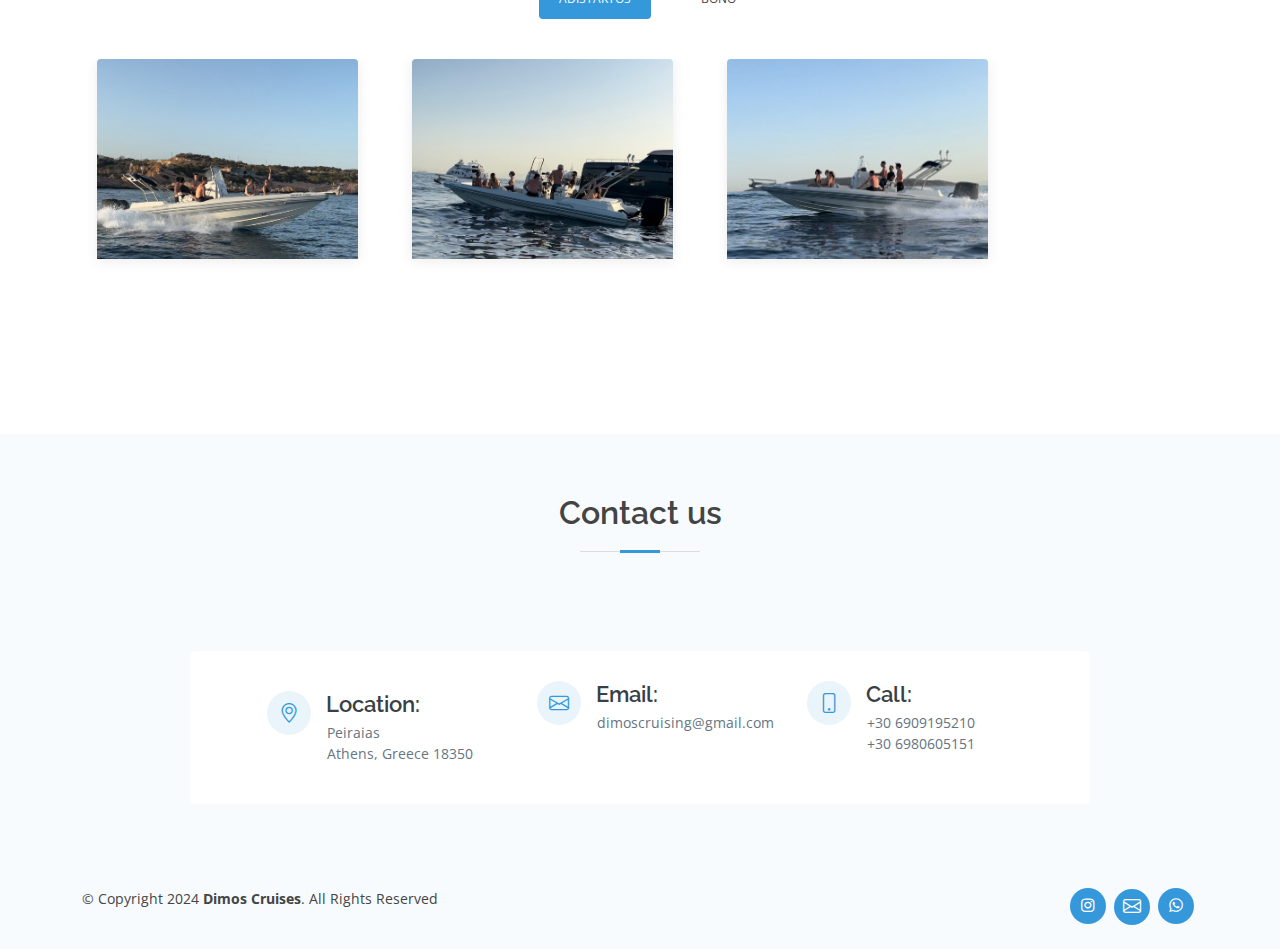
==== commit ac25c47f: "changes" ====
--- a/index.html
+++ b/index.html
@@ -110,7 +110,7 @@
             <div class="icon-box">
               <img src="assets/img/image1a.jpg" alt="">
               <div class="content">
-                <h4><a href="#">Βόνο</a></h4>
+                <h4><a href="#">Βonο</a></h4>
                 <p>
                   <i class="bi bi-people-fill"></i>
                   5-7 people
@@ -203,7 +203,7 @@
     </section>
     <!-- End Portfolio Section -->
 
-    <!-- ======= Testimonials Section ======= -->
+    <!-- ======= Testimonials Section ======= 
     <section id="testimonials" class="testimonials section-bg">
       <div class="container">
 
@@ -224,7 +224,7 @@
                 <h3>Saul Goodman</h3>
                 <h4>Ceo &amp; Founder</h4>
               </div>
-            </div><!-- End testimonial item -->
+            </div>
 
             <div class="swiper-slide">
               <div class="testimonial-item">
@@ -236,7 +236,7 @@
                 <h3>Sara Wilsson</h3>
                 <h4>Designer</h4>
               </div>
-            </div><!-- End testimonial item -->
+            </div>
 
             <div class="swiper-slide">
               <div class="testimonial-item">
@@ -248,7 +248,7 @@
                 <h3>Jena Karlis</h3>
                 <h4>Store Owner</h4>
               </div>
-            </div><!-- End testimonial item -->
+            </div>
 
             <div class="swiper-slide">
               <div class="testimonial-item">
@@ -260,7 +260,7 @@
                 <h3>Matt Brandon</h3>
                 <h4>Freelancer</h4>
               </div>
-            </div><!-- End testimonial item -->
+            </div>
 
             <div class="swiper-slide">
               <div class="testimonial-item">
@@ -272,14 +272,15 @@
                 <h3>John Larson</h3>
                 <h4>Entrepreneur</h4>
               </div>
-            </div><!-- End testimonial item -->
+            </div>
 
           </div>
           <div class="swiper-pagination"></div>
         </div>
 
       </div>
-    </section><!-- End Testimonials Section -->
+    </section>
+    -->
 
     <!-- ======= Contact Section ======= -->
     <section id="contact" class="contact section-bg">
--- a/assets/css/style.css
+++ b/assets/css/style.css
@@ -752,9 +752,7 @@
 
 .portfolio #portfolio-flters li {
   cursor: pointer;
-  margin: 0 15px 15px 0;
   display: inline-block;
-  padding: 10px 20px;
   font-size: 12px;
   line-height: 20px;
   color: #444444;
@@ -903,7 +901,7 @@
 .portfolio .portfolio-item .portfolio-info {
   background: #fff;
   text-align: center;
-  padding: 30px;
+  padding: 0px;
   height: 200px;
   border-radius: 0 0 3px 3px;
 }
@@ -930,71 +928,6 @@
   color: #b8b8b8;
   font-weight: 500;
   font-size: 14px;
-}
-
-/*--------------------------------------------------------------
-# Portfolio Details
---------------------------------------------------------------*/
-.portfolio-details {
-  padding-top: 0;
-}
-
-.portfolio-details .portfolio-details-slider img {
-  width: 100%;
-}
-
-.portfolio-details .portfolio-details-slider .swiper-pagination {
-  margin-top: 20px;
-  position: relative;
-}
-
-.portfolio-details .portfolio-details-slider .swiper-pagination .swiper-pagination-bullet {
-  width: 12px;
-  height: 12px;
-  background-color: #fff;
-  opacity: 1;
-  border: 1px solid #3498db;
-}
-
-.portfolio-details .portfolio-details-slider .swiper-pagination .swiper-pagination-bullet-active {
-  background-color: #3498db;
-}
-
-.portfolio-details .portfolio-info {
-  padding: 30px;
-  box-shadow: 0px 0 30px rgba(56, 64, 70, 0.08);
-}
-
-.portfolio-details .portfolio-info h3 {
-  font-size: 22px;
-  font-weight: 700;
-  margin-bottom: 20px;
-  padding-bottom: 20px;
-  border-bottom: 1px solid #eee;
-}
-
-.portfolio-details .portfolio-info ul {
-  list-style: none;
-  padding: 0;
-  font-size: 15px;
-}
-
-.portfolio-details .portfolio-info ul li+li {
-  margin-top: 10px;
-}
-
-.portfolio-details .portfolio-description {
-  padding-top: 30px;
-}
-
-.portfolio-details .portfolio-description h2 {
-  font-size: 26px;
-  font-weight: 700;
-  margin-bottom: 20px;
-}
-
-.portfolio-details .portfolio-description p {
-  padding: 0;
 }
 
 /*--------------------------------------------------------------
